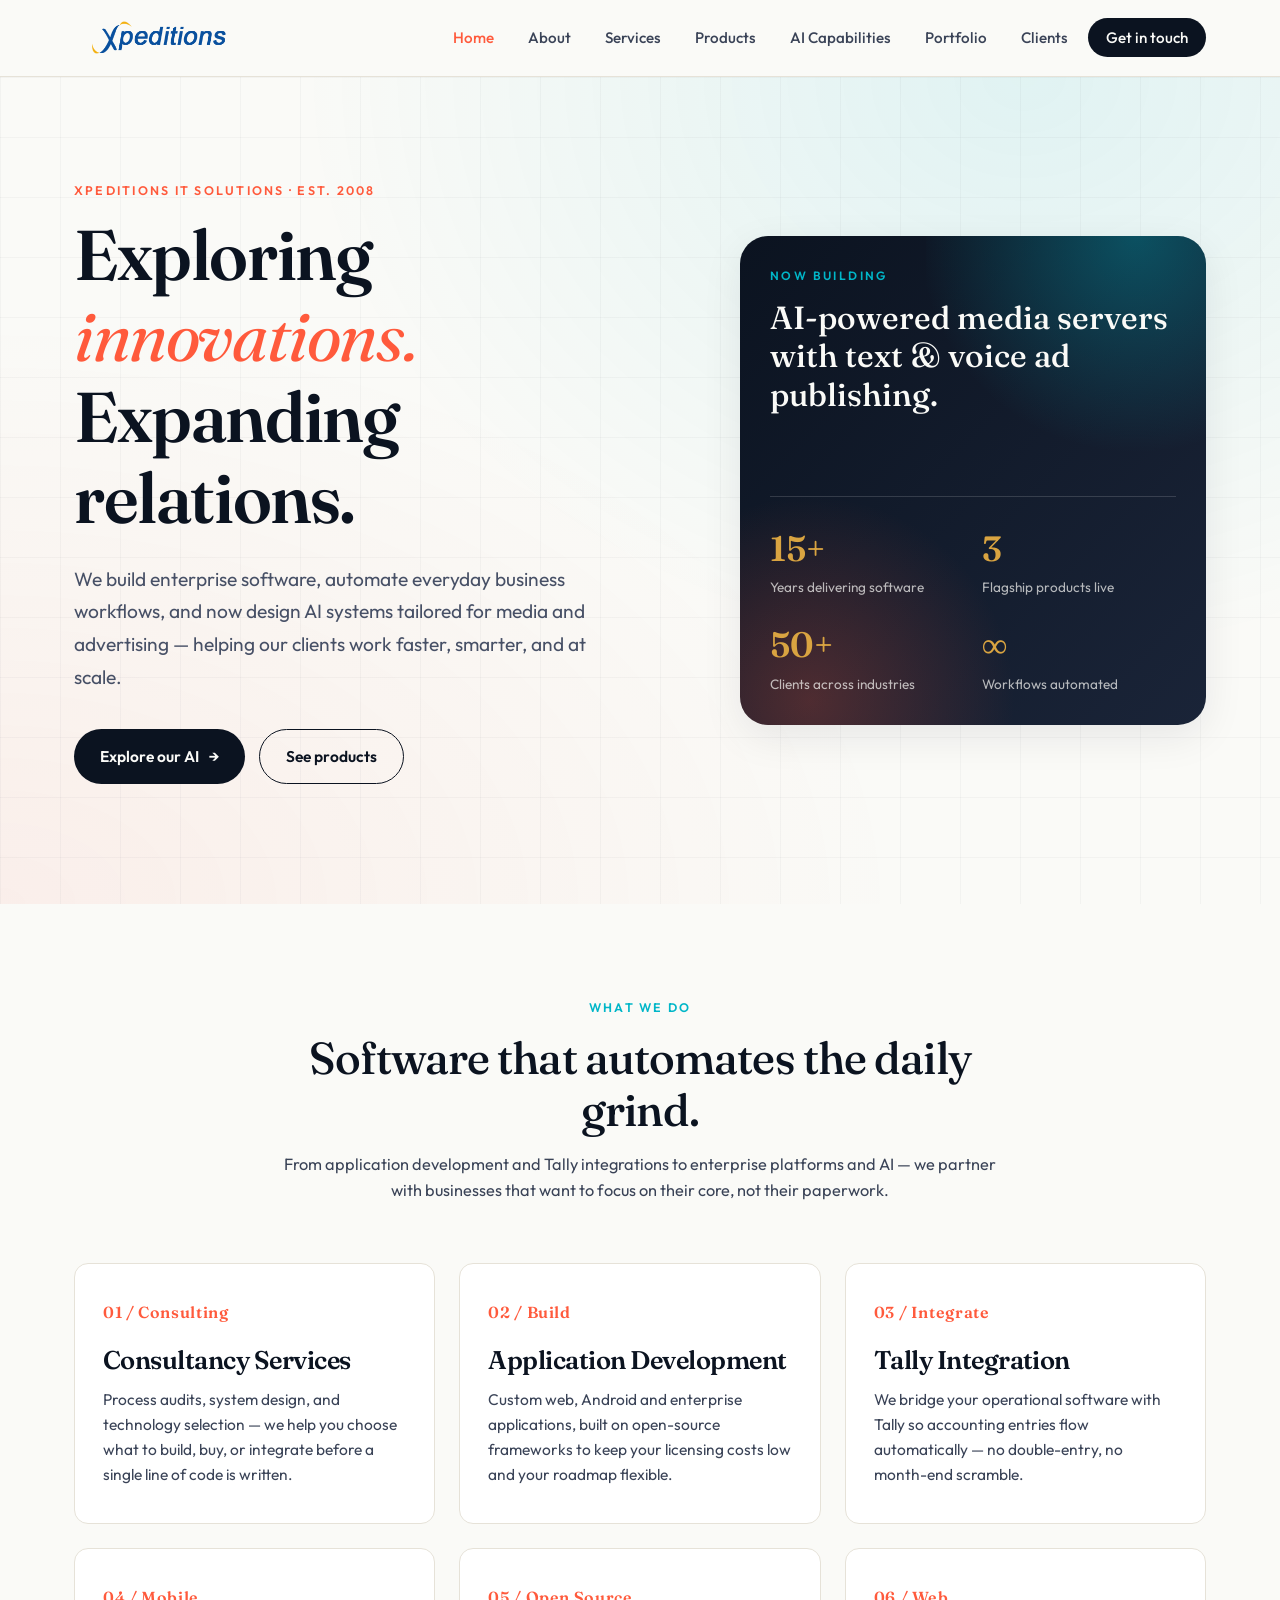
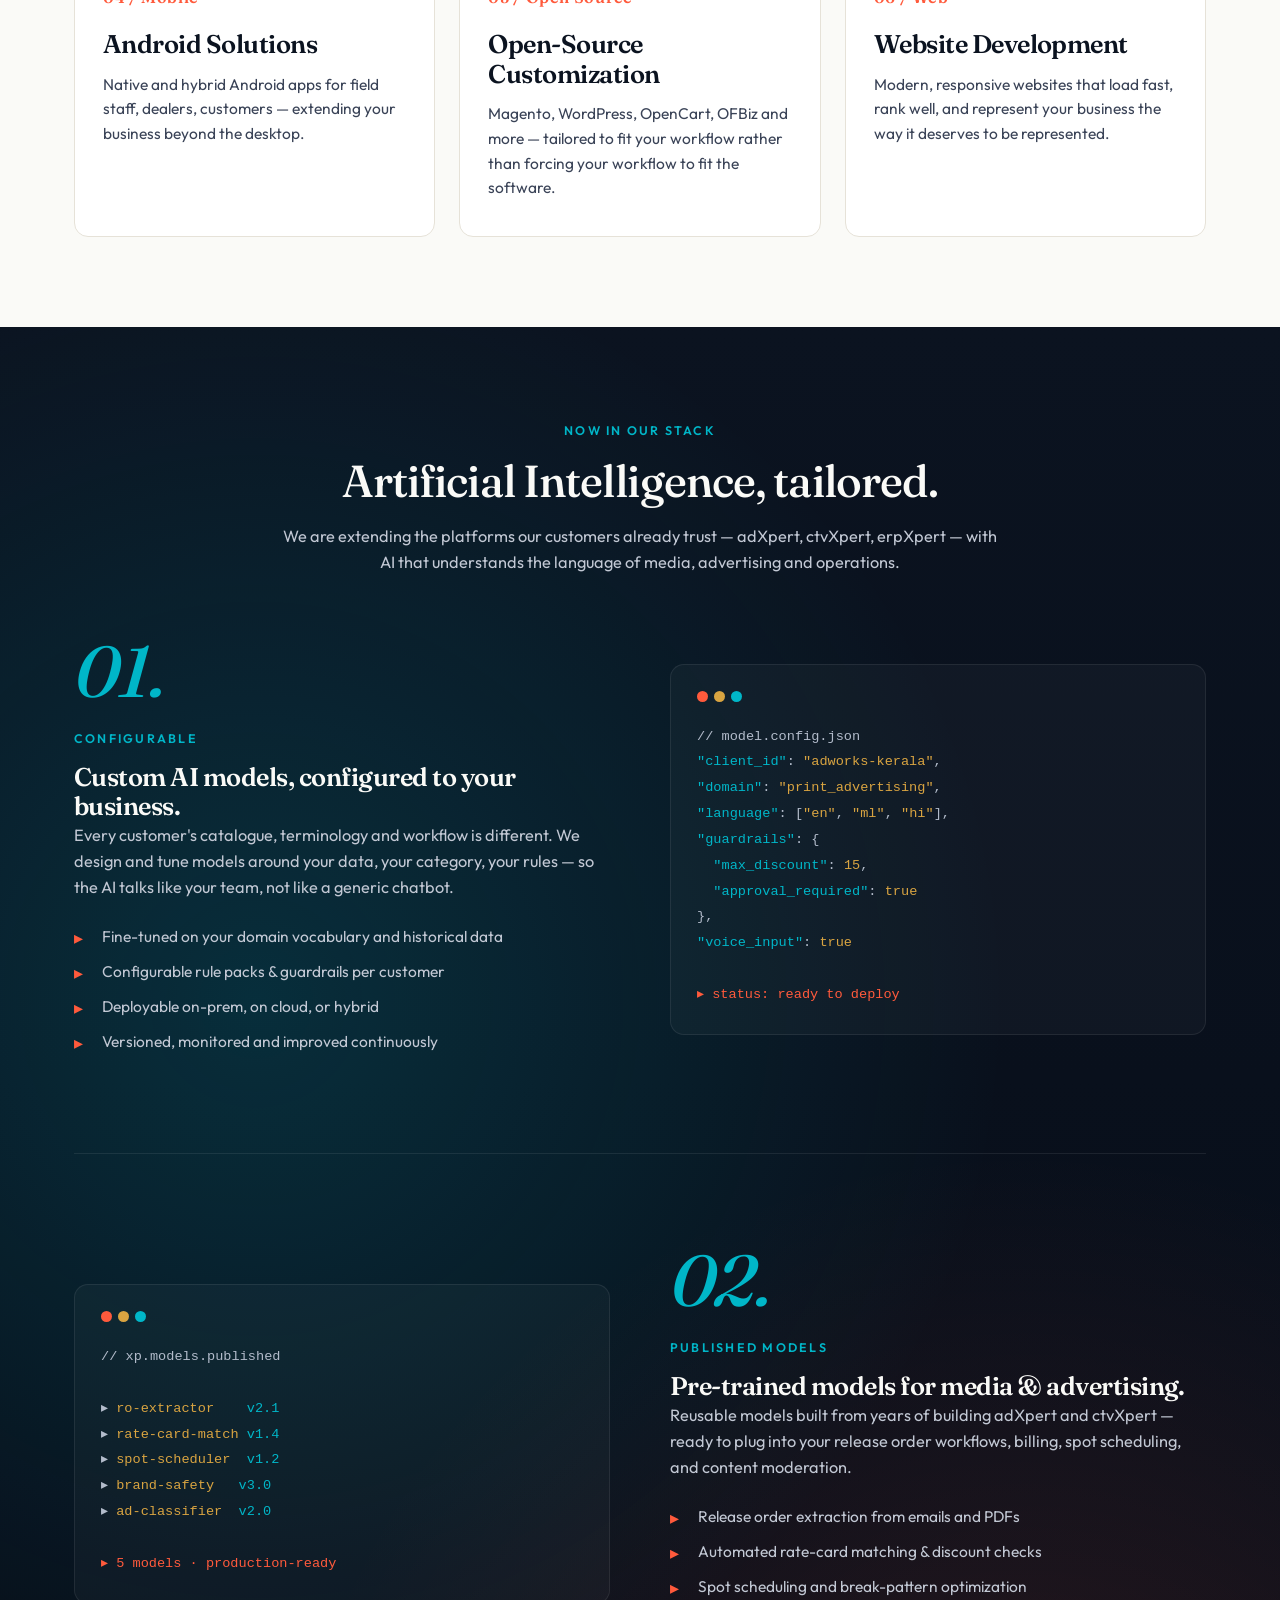
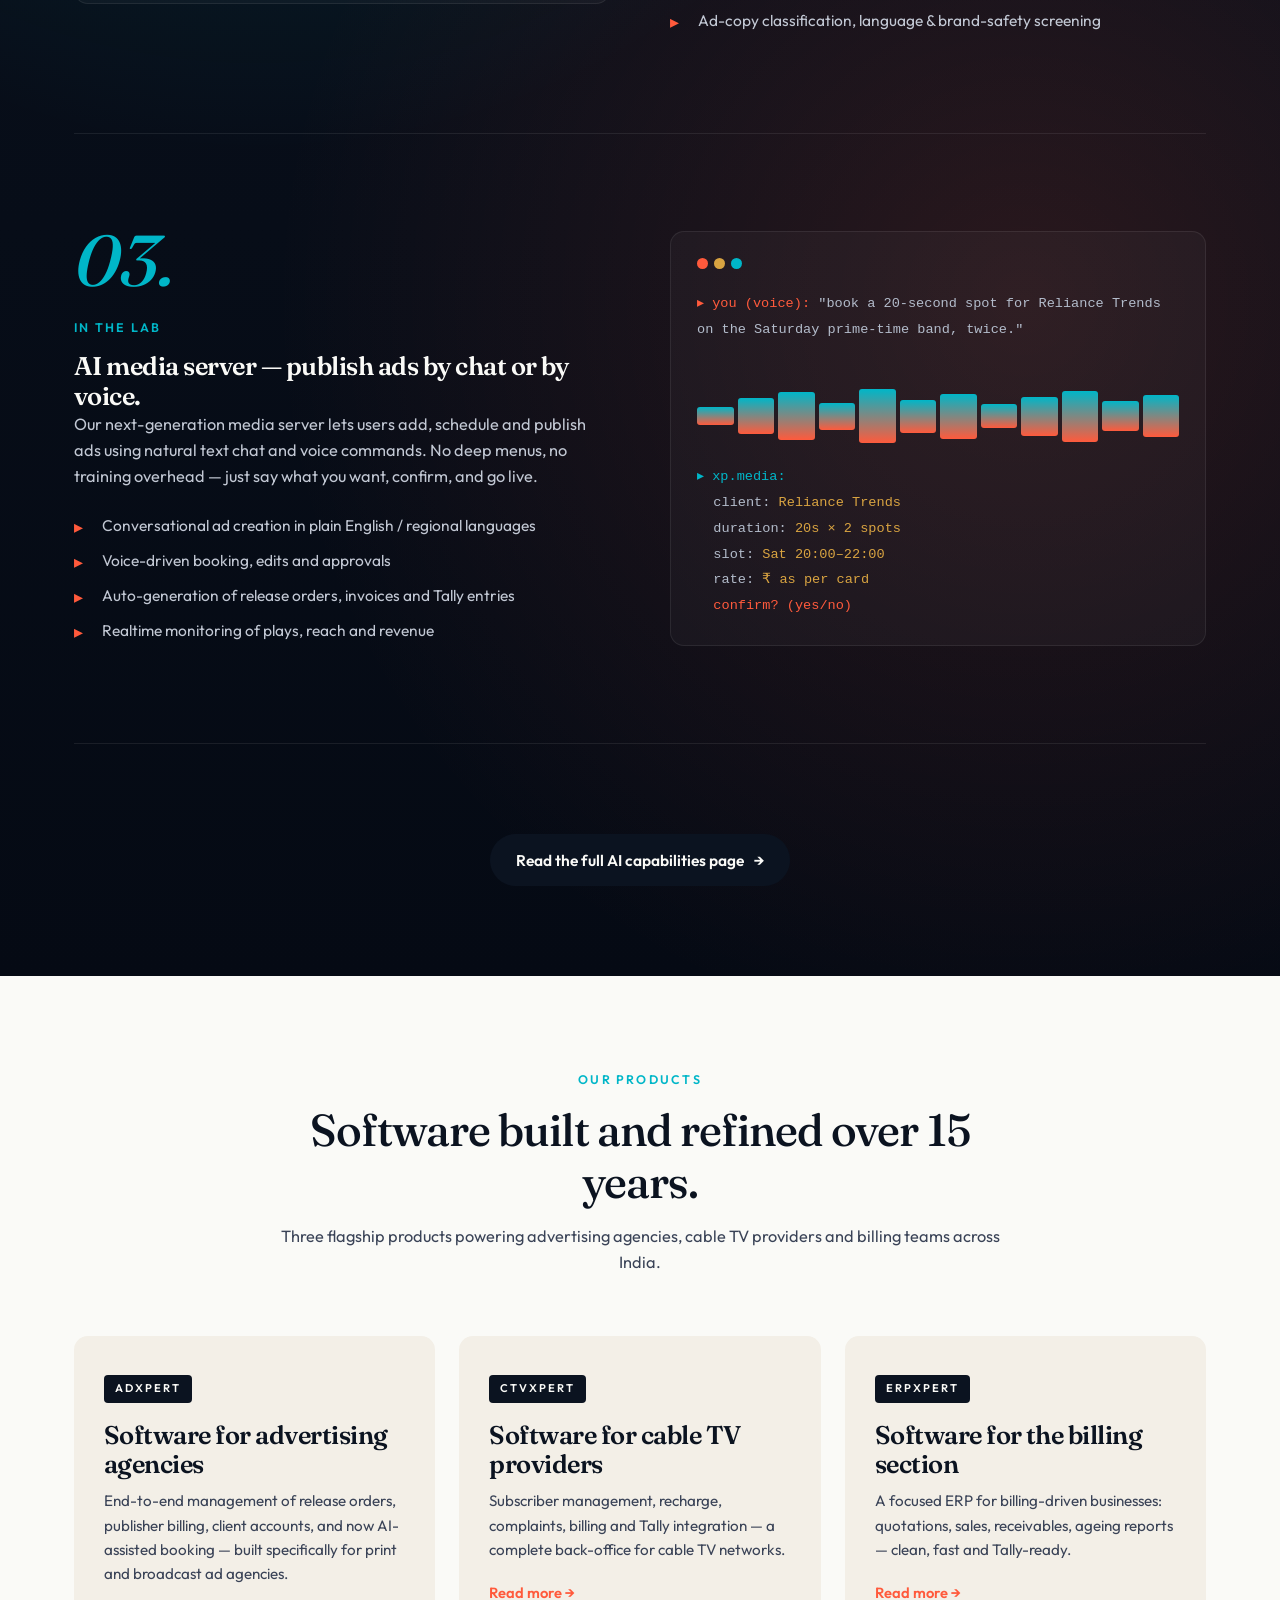
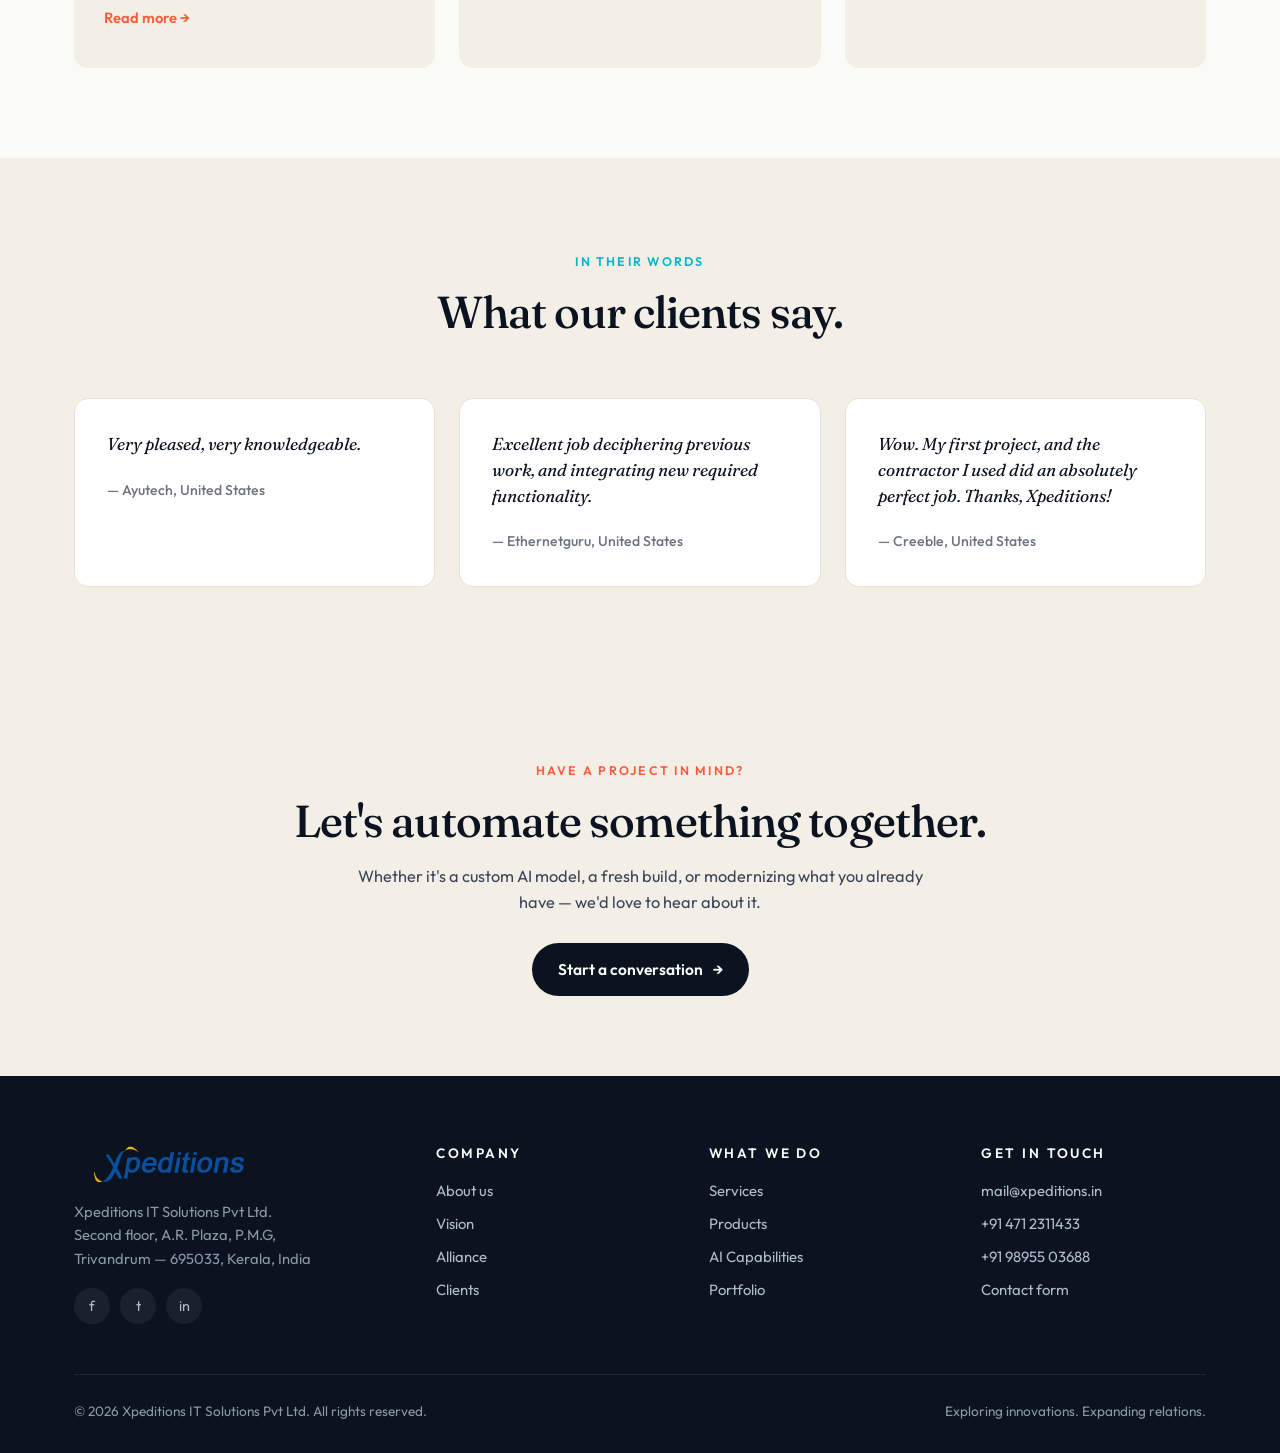
==== index.html @ 503137b1 "initial commit" ====
<!DOCTYPE html>
<html lang="en">
<head>
    <meta charset="utf-8">
    <meta name="viewport" content="width=device-width, initial-scale=1">
    <title>Xpeditions IT Solutions — Exploring Innovations, Expanding Relations</title>
    <meta name="description" content="Xpeditions IT Solutions Pvt Ltd — software, enterprise applications, Tally integrations and AI-powered solutions for media &amp; advertising, based in Trivandrum, Kerala, India.">
    <meta name="keywords" content="Xpeditions, IT Solutions Trivandrum, adXpert, ctvXpert, erpXpert, AI for advertising, AI media server, custom AI models, Tally integration, software Trivandrum">
    <link rel="shortcut icon" href="assets/images/favicon.ico">
    <link rel="stylesheet" href="assets/css/style.css">
</head>
<body>

<!-- ============ HEADER ============ -->
<header class="site-header">
    <div class="container nav-wrap">
        <a href="index.html" class="brand">
            <img src="assets/images/logo.png" alt="Xpeditions">
        </a>
        <button class="nav-toggle" aria-label="Toggle menu">
            <span></span><span></span><span></span>
        </button>
        <ul class="nav-links">
            <li><a href="index.html" class="active">Home</a></li>
            <li><a href="about.html">About</a></li>
            <li><a href="services.html">Services</a></li>
            <li><a href="products.html">Products</a></li>
            <li><a href="ai.html">AI Capabilities</a></li>
            <li><a href="portfolio.html">Portfolio</a></li>
            <li><a href="clients.html">Clients</a></li>
            <li><a href="contact.html" class="nav-cta">Get in touch</a></li>
        </ul>
    </div>
</header>

<!-- ============ HERO ============ -->
<section class="hero">
    <div class="container hero-grid">
        <div>
            <span class="eyebrow">Xpeditions IT Solutions · est. 2008</span>
            <h1>
                Exploring <span class="accent">innovations.</span><br>
                Expanding <span class="underline">relations.</span>
            </h1>
            <p class="hero-lead">
                We build enterprise software, automate everyday business workflows,
                and now design AI systems tailored for media and advertising —
                helping our clients work faster, smarter, and at scale.
            </p>
            <div class="hero-ctas">
                <a href="ai.html" class="btn btn-primary btn-arrow">Explore our AI</a>
                <a href="products.html" class="btn btn-ghost">See products</a>
            </div>
        </div>

        <div class="hero-visual">
            <div class="hero-visual-inner">
                <div>
                    <div class="hv-tag">Now Building</div>
                    <div class="hv-line">AI-powered media servers with text &amp; voice ad publishing.</div>
                </div>
                <div class="hv-stats">
                    <div>
                        <div class="hv-stat-num">15+</div>
                        <div class="hv-stat-label">Years delivering software</div>
                    </div>
                    <div>
                        <div class="hv-stat-num">3</div>
                        <div class="hv-stat-label">Flagship products live</div>
                    </div>
                    <div>
                        <div class="hv-stat-num">50+</div>
                        <div class="hv-stat-label">Clients across industries</div>
                    </div>
                    <div>
                        <div class="hv-stat-num">∞</div>
                        <div class="hv-stat-label">Workflows automated</div>
                    </div>
                </div>
            </div>
        </div>
    </div>
</section>

<!-- ============ WHAT WE DO ============ -->
<section>
    <div class="container">
        <div class="section-head">
            <span class="eyebrow">What we do</span>
            <h2>Software that automates the daily grind.</h2>
            <p>From application development and Tally integrations to enterprise platforms and AI — we partner with businesses that want to focus on their core, not their paperwork.</p>
        </div>

        <div class="cap-grid">
            <div class="cap-card">
                <div class="num">01 / Consulting</div>
                <h3>Consultancy Services</h3>
                <p>Process audits, system design, and technology selection — we help you choose what to build, buy, or integrate before a single line of code is written.</p>
            </div>
            <div class="cap-card">
                <div class="num">02 / Build</div>
                <h3>Application Development</h3>
                <p>Custom web, Android and enterprise applications, built on open-source frameworks to keep your licensing costs low and your roadmap flexible.</p>
            </div>
            <div class="cap-card">
                <div class="num">03 / Integrate</div>
                <h3>Tally Integration</h3>
                <p>We bridge your operational software with Tally so accounting entries flow automatically — no double-entry, no month-end scramble.</p>
            </div>
            <div class="cap-card">
                <div class="num">04 / Mobile</div>
                <h3>Android Solutions</h3>
                <p>Native and hybrid Android apps for field staff, dealers, customers — extending your business beyond the desktop.</p>
            </div>
            <div class="cap-card">
                <div class="num">05 / Open Source</div>
                <h3>Open-Source Customization</h3>
                <p>Magento, WordPress, OpenCart, OFBiz and more — tailored to fit your workflow rather than forcing your workflow to fit the software.</p>
            </div>
            <div class="cap-card">
                <div class="num">06 / Web</div>
                <h3>Website Development</h3>
                <p>Modern, responsive websites that load fast, rank well, and represent your business the way it deserves to be represented.</p>
            </div>
        </div>
    </div>
</section>

<!-- ============ AI BAND (NEW) ============ -->
<section class="ai-band">
    <div class="container">
        <div class="section-head">
            <span class="eyebrow">Now in our stack</span>
            <h2>Artificial Intelligence, tailored.</h2>
            <p>We are extending the platforms our customers already trust — adXpert, ctvXpert, erpXpert — with AI that understands the language of media, advertising and operations.</p>
        </div>

        <!-- Feature 1: Custom models per customer -->
        <div class="ai-feature">
            <div>
                <div class="ai-feature-number">01.</div>
                <span class="eyebrow">Configurable</span>
                <h3>Custom AI models, configured to your business.</h3>
                <p>Every customer's catalogue, terminology and workflow is different.
                We design and tune models around your data, your category, your rules — so the
                AI talks like your team, not like a generic chatbot.</p>
                <ul>
                    <li>Fine-tuned on your domain vocabulary and historical data</li>
                    <li>Configurable rule packs &amp; guardrails per customer</li>
                    <li>Deployable on-prem, on cloud, or hybrid</li>
                    <li>Versioned, monitored and improved continuously</li>
                </ul>
            </div>
            <div class="ai-mock">
                <div class="ai-mock-bar"><span></span><span></span><span></span></div>
                <div class="ai-mock-line">// model.config.json</div>
                <div class="ai-mock-line"><span class="key">"client_id"</span>: <span class="val">"adworks-kerala"</span>,</div>
                <div class="ai-mock-line"><span class="key">"domain"</span>: <span class="val">"print_advertising"</span>,</div>
                <div class="ai-mock-line"><span class="key">"language"</span>: [<span class="val">"en"</span>, <span class="val">"ml"</span>, <span class="val">"hi"</span>],</div>
                <div class="ai-mock-line"><span class="key">"guardrails"</span>: {</div>
                <div class="ai-mock-line">&nbsp;&nbsp;<span class="key">"max_discount"</span>: <span class="val">15</span>,</div>
                <div class="ai-mock-line">&nbsp;&nbsp;<span class="key">"approval_required"</span>: <span class="val">true</span></div>
                <div class="ai-mock-line">},</div>
                <div class="ai-mock-line"><span class="key">"voice_input"</span>: <span class="val">true</span></div>
                <div class="ai-mock-line">&nbsp;</div>
                <div class="ai-mock-line"><span class="you">▸ status: ready to deploy</span></div>
            </div>
        </div>

        <!-- Feature 2: Published media & advertising models -->
        <div class="ai-feature reverse">
            <div>
                <div class="ai-feature-number">02.</div>
                <span class="eyebrow">Published Models</span>
                <h3>Pre-trained models for media &amp; advertising.</h3>
                <p>Reusable models built from years of building adXpert and ctvXpert —
                ready to plug into your release order workflows, billing,
                spot scheduling, and content moderation.</p>
                <ul>
                    <li>Release order extraction from emails and PDFs</li>
                    <li>Automated rate-card matching &amp; discount checks</li>
                    <li>Spot scheduling and break-pattern optimization</li>
                    <li>Ad-copy classification, language &amp; brand-safety screening</li>
                </ul>
            </div>
            <div class="ai-mock">
                <div class="ai-mock-bar"><span></span><span></span><span></span></div>
                <div class="ai-mock-line">// xp.models.published</div>
                <div class="ai-mock-line">&nbsp;</div>
                <div class="ai-mock-line">▸ <span class="val">ro-extractor</span> &nbsp;&nbsp; <span class="key">v2.1</span></div>
                <div class="ai-mock-line">▸ <span class="val">rate-card-match</span> <span class="key">v1.4</span></div>
                <div class="ai-mock-line">▸ <span class="val">spot-scheduler</span> &nbsp;<span class="key">v1.2</span></div>
                <div class="ai-mock-line">▸ <span class="val">brand-safety</span> &nbsp;&nbsp;<span class="key">v3.0</span></div>
                <div class="ai-mock-line">▸ <span class="val">ad-classifier</span> &nbsp;<span class="key">v2.0</span></div>
                <div class="ai-mock-line">&nbsp;</div>
                <div class="ai-mock-line"><span class="you">▸ 5 models · production-ready</span></div>
            </div>
        </div>

        <!-- Feature 3: AI media server with chat + voice -->
        <div class="ai-feature">
            <div>
                <div class="ai-feature-number">03.</div>
                <span class="eyebrow">In the lab</span>
                <h3>AI media server — publish ads by chat or by voice.</h3>
                <p>Our next-generation media server lets users add, schedule and publish ads
                using natural text chat and voice commands.
                No deep menus, no training overhead — just say what you want, confirm, and go live.</p>
                <ul>
                    <li>Conversational ad creation in plain English / regional languages</li>
                    <li>Voice-driven booking, edits and approvals</li>
                    <li>Auto-generation of release orders, invoices and Tally entries</li>
                    <li>Realtime monitoring of plays, reach and revenue</li>
                </ul>
            </div>
            <div class="ai-mock">
                <div class="ai-mock-bar"><span></span><span></span><span></span></div>
                <div class="ai-mock-line"><span class="you">▸ you (voice):</span> "book a 20-second spot for Reliance Trends on the Saturday prime-time band, twice."</div>
                <div class="ai-mock-line">&nbsp;</div>
                <div class="voice-bars">
                    <span></span><span></span><span></span><span></span><span></span><span></span>
                    <span></span><span></span><span></span><span></span><span></span><span></span>
                </div>
                <div class="ai-mock-line"><span class="key">▸ xp.media:</span></div>
                <div class="ai-mock-line">&nbsp;&nbsp;client: <span class="val">Reliance Trends</span></div>
                <div class="ai-mock-line">&nbsp;&nbsp;duration: <span class="val">20s × 2 spots</span></div>
                <div class="ai-mock-line">&nbsp;&nbsp;slot: <span class="val">Sat 20:00–22:00</span></div>
                <div class="ai-mock-line">&nbsp;&nbsp;rate: <span class="val">₹ as per card</span></div>
                <div class="ai-mock-line">&nbsp;&nbsp;<span class="you">confirm? (yes/no)</span></div>
            </div>
        </div>

        <div style="text-align:center; margin-top: 70px;">
            <a href="ai.html" class="btn btn-primary btn-arrow">Read the full AI capabilities page</a>
        </div>
    </div>
</section>

<!-- ============ PRODUCTS ============ -->
<section>
    <div class="container">
        <div class="section-head">
            <span class="eyebrow">Our products</span>
            <h2>Software built and refined over 15 years.</h2>
            <p>Three flagship products powering advertising agencies, cable TV providers and billing teams across India.</p>
        </div>

        <div class="product-row">
            <a href="products.html#adxpert" class="product-card">
                <span class="label">adXpert</span>
                <h3>Software for advertising agencies</h3>
                <p>End-to-end management of release orders, publisher billing, client accounts, and now AI-assisted booking — built specifically for print and broadcast ad agencies.</p>
                <span class="more">Read more</span>
            </a>
            <a href="products.html#ctvxpert" class="product-card">
                <span class="label">ctvXpert</span>
                <h3>Software for cable TV providers</h3>
                <p>Subscriber management, recharge, complaints, billing and Tally integration — a complete back-office for cable TV networks.</p>
                <span class="more">Read more</span>
            </a>
            <a href="products.html#erpxpert" class="product-card">
                <span class="label">erpXpert</span>
                <h3>Software for the billing section</h3>
                <p>A focused ERP for billing-driven businesses: quotations, sales, receivables, ageing reports — clean, fast and Tally-ready.</p>
                <span class="more">Read more</span>
            </a>
        </div>
    </div>
</section>

<!-- ============ TESTIMONIALS ============ -->
<section style="background: var(--paper-warm);">
    <div class="container">
        <div class="section-head">
            <span class="eyebrow">In their words</span>
            <h2>What our clients say.</h2>
        </div>
        <div class="testi-row">
            <div class="testi-card">
                <blockquote>Very pleased, very knowledgeable.</blockquote>
                <cite>— Ayutech, United States</cite>
            </div>
            <div class="testi-card">
                <blockquote>Excellent job deciphering previous work, and integrating new required functionality.</blockquote>
                <cite>— Ethernetguru, United States</cite>
            </div>
            <div class="testi-card">
                <blockquote>Wow. My first project, and the contractor I used did an absolutely perfect job. Thanks, Xpeditions!</blockquote>
                <cite>— Creeble, United States</cite>
            </div>
        </div>
    </div>
</section>

<!-- ============ CTA ============ -->
<section class="cta-band">
    <div class="container">
        <span class="eyebrow">Have a project in mind?</span>
        <h2>Let's automate something together.</h2>
        <p>Whether it's a custom AI model, a fresh build, or modernizing what you already have — we'd love to hear about it.</p>
        <a href="contact.html" class="btn btn-primary btn-arrow">Start a conversation</a>
    </div>
</section>

<!-- ============ FOOTER ============ -->
<footer class="site-footer">
    <div class="container">
        <div class="footer-grid">
            <div class="footer-brand">
                <img src="assets/images/logo.png" alt="Xpeditions">
                <p>Xpeditions IT Solutions Pvt Ltd.<br>
                Second floor, A.R. Plaza, P.M.G,<br>
                Trivandrum — 695033, Kerala, India</p>
                <div class="footer-social">
                    <a href="https://www.facebook.com/thexpeditions" target="_blank" rel="noopener" aria-label="Facebook">f</a>
                    <a href="https://twitter.com/xpeditions3" target="_blank" rel="noopener" aria-label="Twitter">t</a>
                    <a href="http://www.linkedin.com/company/xpeditions" target="_blank" rel="noopener" aria-label="LinkedIn">in</a>
                </div>
            </div>
            <div>
                <h4>Company</h4>
                <ul>
                    <li><a href="about.html">About us</a></li>
                    <li><a href="about.html#vision">Vision</a></li>
                    <li><a href="about.html#alliance">Alliance</a></li>
                    <li><a href="clients.html">Clients</a></li>
                </ul>
            </div>
            <div>
                <h4>What we do</h4>
                <ul>
                    <li><a href="services.html">Services</a></li>
                    <li><a href="products.html">Products</a></li>
                    <li><a href="ai.html">AI Capabilities</a></li>
                    <li><a href="portfolio.html">Portfolio</a></li>
                </ul>
            </div>
            <div>
                <h4>Get in touch</h4>
                <ul>
                    <li><a href="mailto:mail@xpeditions.in">mail@xpeditions.in</a></li>
                    <li><a href="tel:+914712311433">+91 471 2311433</a></li>
                    <li><a href="tel:+919895503688">+91 98955 03688</a></li>
                    <li><a href="contact.html">Contact form</a></li>
                </ul>
            </div>
        </div>
        <div class="footer-bottom">
            <span>&copy; 2026 Xpeditions IT Solutions Pvt Ltd. All rights reserved.</span>
            <span>Exploring innovations. Expanding relations.</span>
        </div>
    </div>
</footer>

<script src="assets/js/main.js"></script>
</body>
</html>
---- assets/css/style.css ----
/* ============================================
   Xpeditions IT Solutions — Modern Stylesheet
   ============================================ */

@import url('https://fonts.googleapis.com/css2?family=Fraunces:opsz,wght@9..144,400;9..144,500;9..144,600;9..144,700&family=Outfit:wght@300;400;500;600;700&display=swap');

:root {
    --ink:        #0b1320;
    --ink-soft:   #1a2438;
    --paper:      #fafaf7;
    --paper-warm: #f3efe7;
    --line:       #e6e2d8;
    --muted:      #6b7280;
    --accent:     #ff5a3c;
    --cyan:       #00b6c8;
    --gold:       #d9a441;
    --shadow:     0 12px 40px rgba(11, 19, 32, 0.08);
    --radius:     14px;
    --maxw:       1180px;

    --font-display: 'Fraunces', Georgia, serif;
    --font-body:    'Outfit', -apple-system, BlinkMacSystemFont, sans-serif;
}

* { box-sizing: border-box; margin: 0; padding: 0; }

html { scroll-behavior: smooth; }

body {
    font-family: var(--font-body);
    background: var(--paper);
    color: var(--ink);
    line-height: 1.6;
    font-weight: 400;
    -webkit-font-smoothing: antialiased;
}

a { color: inherit; text-decoration: none; }

img { max-width: 100%; display: block; }

.container { max-width: var(--maxw); margin: 0 auto; padding: 0 24px; }

/* --- Typography --- */
h1, h2, h3, h4 {
    font-family: var(--font-display);
    font-weight: 500;
    letter-spacing: -0.02em;
    color: var(--ink);
    line-height: 1.15;
}

h1 { font-size: clamp(2.5rem, 5.5vw, 4.5rem); font-weight: 600; }
h2 { font-size: clamp(1.9rem, 3.6vw, 2.8rem); }
h3 { font-size: clamp(1.3rem, 2.2vw, 1.6rem); font-weight: 600; }
h4 { font-size: 1.1rem; font-weight: 600; }

p { color: #3a4357; font-size: 1.02rem; }

.eyebrow {
    font-family: var(--font-body);
    text-transform: uppercase;
    letter-spacing: 0.18em;
    font-size: 0.78rem;
    font-weight: 600;
    color: var(--accent);
    display: inline-block;
    margin-bottom: 14px;
}

.lead {
    font-size: 1.18rem;
    color: #475066;
    max-width: 720px;
    line-height: 1.7;
}

/* --- Header / Nav --- */
.site-header {
    position: sticky;
    top: 0;
    z-index: 50;
    background: rgba(250, 250, 247, 0.92);
    backdrop-filter: saturate(180%) blur(14px);
    -webkit-backdrop-filter: saturate(180%) blur(14px);
    border-bottom: 1px solid var(--line);
}

.nav-wrap {
    display: flex;
    align-items: center;
    justify-content: space-between;
    height: 76px;
}

.brand { display: flex; align-items: center; gap: 12px; }
.brand img { height: 34px; width: auto; }
.brand-text {
    font-family: var(--font-display);
    font-size: 1.35rem;
    font-weight: 600;
    letter-spacing: -0.01em;
}

.nav-links {
    display: flex;
    gap: 6px;
    list-style: none;
    align-items: center;
}

.nav-links a {
    padding: 10px 14px;
    border-radius: 8px;
    font-size: 0.95rem;
    font-weight: 500;
    color: #3a4357;
    transition: color 0.2s, background 0.2s;
}

.nav-links a:hover { color: var(--ink); background: var(--paper-warm); }
.nav-links a.active { color: var(--accent); }

.nav-cta {
    background: var(--ink);
    color: var(--paper) !important;
    padding: 10px 18px !important;
    border-radius: 999px !important;
}
.nav-cta:hover { background: var(--accent) !important; color: white !important; }

.nav-toggle {
    display: none;
    background: none;
    border: 0;
    padding: 8px;
    cursor: pointer;
}
.nav-toggle span {
    display: block;
    width: 24px;
    height: 2px;
    background: var(--ink);
    margin: 5px 0;
    transition: all 0.3s;
}

/* --- Buttons --- */
.btn {
    display: inline-flex;
    align-items: center;
    gap: 10px;
    padding: 14px 26px;
    border-radius: 999px;
    font-weight: 600;
    font-size: 0.97rem;
    cursor: pointer;
    border: 0;
    transition: transform 0.2s, box-shadow 0.2s, background 0.2s;
    font-family: var(--font-body);
}

.btn-primary {
    background: var(--ink);
    color: var(--paper);
}
.btn-primary:hover {
    background: var(--accent);
    transform: translateY(-2px);
    box-shadow: 0 8px 20px rgba(255, 90, 60, 0.3);
}

.btn-ghost {
    background: transparent;
    color: var(--ink);
    border: 1.5px solid var(--ink);
}
.btn-ghost:hover { background: var(--ink); color: var(--paper); }

.btn-arrow::after { content: "→"; transition: transform 0.2s; }
.btn-arrow:hover::after { transform: translateX(4px); }

/* --- Hero (home) --- */
.hero {
    position: relative;
    padding: 100px 0 120px;
    overflow: hidden;
    background:
        radial-gradient(ellipse at 80% 0%, rgba(0, 182, 200, 0.10), transparent 50%),
        radial-gradient(ellipse at 0% 100%, rgba(255, 90, 60, 0.07), transparent 50%),
        var(--paper);
}

.hero::before {
    content: "";
    position: absolute;
    inset: 0;
    background-image:
        linear-gradient(rgba(11, 19, 32, 0.03) 1px, transparent 1px),
        linear-gradient(90deg, rgba(11, 19, 32, 0.03) 1px, transparent 1px);
    background-size: 60px 60px;
    pointer-events: none;
}

.hero-grid {
    position: relative;
    display: grid;
    grid-template-columns: 1.3fr 1fr;
    gap: 60px;
    align-items: center;
}

.hero h1 .accent {
    font-style: italic;
    font-weight: 400;
    color: var(--accent);
}
.hero h1 .underline {
    position: relative;
    display: inline-block;
}
.hero h1 .underline::after {
    content: "";
    position: absolute;
    left: 0; right: 0; bottom: -2px;
    height: 8px;
    background: var(--gold);
    opacity: 0.4;
    z-index: -1;
}

.hero-lead {
    margin: 24px 0 36px;
    font-size: 1.2rem;
    line-height: 1.7;
    color: #475066;
    max-width: 560px;
}

.hero-ctas { display: flex; gap: 14px; flex-wrap: wrap; }

.hero-visual {
    position: relative;
    aspect-ratio: 1 / 1.05;
    background: linear-gradient(135deg, var(--ink) 0%, var(--ink-soft) 100%);
    border-radius: 28px;
    overflow: hidden;
    color: var(--paper);
    padding: 30px;
    box-shadow: var(--shadow);
}
.hero-visual::before {
    content: "";
    position: absolute;
    top: -60%; right: -30%;
    width: 90%; height: 120%;
    background: radial-gradient(circle, rgba(0, 182, 200, 0.35), transparent 60%);
}
.hero-visual::after {
    content: "";
    position: absolute;
    bottom: -50%; left: -30%;
    width: 90%; height: 110%;
    background: radial-gradient(circle, rgba(255, 90, 60, 0.25), transparent 60%);
}
.hero-visual-inner {
    position: relative;
    z-index: 1;
    height: 100%;
    display: flex;
    flex-direction: column;
    justify-content: space-between;
}
.hv-tag {
    font-size: 0.75rem;
    text-transform: uppercase;
    letter-spacing: 0.2em;
    color: var(--cyan);
    font-weight: 600;
}
.hv-line {
    font-family: var(--font-display);
    font-size: 2rem;
    line-height: 1.2;
    font-weight: 500;
    margin-top: 14px;
}
.hv-stats {
    display: grid;
    grid-template-columns: 1fr 1fr;
    gap: 18px;
    margin-top: 30px;
    padding-top: 24px;
    border-top: 1px solid rgba(255,255,255,0.15);
}
.hv-stat-num {
    font-family: var(--font-display);
    font-size: 2.2rem;
    font-weight: 600;
    color: var(--gold);
}
.hv-stat-label { font-size: 0.85rem; opacity: 0.7; }

/* --- Sections --- */
section { padding: 90px 0; }

.section-head { text-align: center; max-width: 720px; margin: 0 auto 60px; }
.section-head .eyebrow { color: var(--cyan); }
.section-head p { margin-top: 16px; }

/* --- Capabilities grid --- */
.cap-grid {
    display: grid;
    grid-template-columns: repeat(3, 1fr);
    gap: 24px;
}

.cap-card {
    background: white;
    border: 1px solid var(--line);
    border-radius: var(--radius);
    padding: 36px 28px;
    transition: transform 0.3s, box-shadow 0.3s, border-color 0.3s;
    position: relative;
    overflow: hidden;
}

.cap-card::before {
    content: "";
    position: absolute;
    top: 0; left: 0;
    width: 100%; height: 3px;
    background: var(--accent);
    transform: scaleX(0);
    transform-origin: left;
    transition: transform 0.3s;
}

.cap-card:hover {
    transform: translateY(-6px);
    box-shadow: var(--shadow);
    border-color: transparent;
}
.cap-card:hover::before { transform: scaleX(1); }

.cap-card .num {
    font-family: var(--font-display);
    font-size: 1rem;
    color: var(--accent);
    font-weight: 600;
    margin-bottom: 20px;
    letter-spacing: 0.04em;
}
.cap-card h3 { margin-bottom: 12px; }
.cap-card p { font-size: 0.97rem; }

/* --- Product cards (home) --- */
.product-row {
    display: grid;
    grid-template-columns: repeat(3, 1fr);
    gap: 24px;
    margin-top: 50px;
}

.product-card {
    padding: 38px 30px;
    border-radius: var(--radius);
    background: var(--paper-warm);
    position: relative;
    transition: transform 0.3s;
}
.product-card:hover { transform: translateY(-6px); }
.product-card .label {
    display: inline-block;
    font-size: 0.7rem;
    text-transform: uppercase;
    letter-spacing: 0.18em;
    background: var(--ink);
    color: var(--paper);
    padding: 5px 11px;
    border-radius: 4px;
    margin-bottom: 18px;
    font-weight: 600;
}
.product-card h3 {
    font-family: var(--font-display);
    margin-bottom: 10px;
}
.product-card p { font-size: 0.95rem; margin-bottom: 18px; }
.product-card .more {
    font-weight: 600;
    color: var(--accent);
    font-size: 0.92rem;
}
.product-card .more::after { content: " →"; }

/* --- AI feature blocks (the new capabilities) --- */
.ai-band {
    background: linear-gradient(180deg, var(--ink) 0%, #050a14 100%);
    color: var(--paper);
    position: relative;
    overflow: hidden;
}
.ai-band::before {
    content: "";
    position: absolute;
    inset: 0;
    background:
        radial-gradient(circle at 20% 30%, rgba(0, 182, 200, 0.18), transparent 40%),
        radial-gradient(circle at 80% 70%, rgba(255, 90, 60, 0.14), transparent 40%);
    pointer-events: none;
}
.ai-band .container { position: relative; z-index: 1; }
.ai-band h2, .ai-band h3 { color: var(--paper); }
.ai-band p { color: #c2c8d4; }
.ai-band .eyebrow { color: var(--cyan); }

.ai-feature {
    display: grid;
    grid-template-columns: 1fr 1fr;
    gap: 60px;
    align-items: center;
    margin-bottom: 90px;
    padding-bottom: 90px;
    border-bottom: 1px solid rgba(255,255,255,0.08);
}
.ai-feature:last-child { margin-bottom: 0; padding-bottom: 0; border-bottom: 0; }
.ai-feature.reverse { direction: rtl; }
.ai-feature.reverse > * { direction: ltr; }

.ai-feature-number {
    font-family: var(--font-display);
    font-size: 4.5rem;
    line-height: 1;
    color: var(--cyan);
    font-weight: 500;
    margin-bottom: 18px;
    font-style: italic;
}
.ai-feature ul {
    list-style: none;
    margin-top: 24px;
}
.ai-feature ul li {
    padding-left: 28px;
    position: relative;
    margin-bottom: 10px;
    color: #c2c8d4;
    font-size: 0.97rem;
}
.ai-feature ul li::before {
    content: "▸";
    position: absolute;
    left: 0; top: 0;
    color: var(--accent);
    font-size: 1.1rem;
}

.ai-mock {
    background: rgba(255,255,255,0.03);
    border: 1px solid rgba(255,255,255,0.08);
    border-radius: var(--radius);
    padding: 26px;
    font-family: 'Courier New', monospace;
}
.ai-mock-bar {
    display: flex;
    gap: 6px;
    margin-bottom: 22px;
}
.ai-mock-bar span {
    width: 11px; height: 11px;
    border-radius: 50%;
    background: rgba(255,255,255,0.18);
}
.ai-mock-bar span:nth-child(1) { background: #ff5a3c; }
.ai-mock-bar span:nth-child(2) { background: #d9a441; }
.ai-mock-bar span:nth-child(3) { background: #00b6c8; }
.ai-mock-line { font-size: 0.85rem; line-height: 1.9; color: #b3bccb; }
.ai-mock-line .key { color: var(--cyan); }
.ai-mock-line .val { color: var(--gold); }
.ai-mock-line .you { color: var(--accent); }

.voice-bars {
    display: flex;
    align-items: center;
    gap: 4px;
    height: 60px;
    margin: 18px 0;
}
.voice-bars span {
    flex: 1;
    background: linear-gradient(180deg, var(--cyan), var(--accent));
    border-radius: 3px;
    animation: voice 1.2s ease-in-out infinite;
}
.voice-bars span:nth-child(1)  { animation-delay: 0.0s; height: 30%; }
.voice-bars span:nth-child(2)  { animation-delay: 0.1s; height: 60%; }
.voice-bars span:nth-child(3)  { animation-delay: 0.2s; height: 80%; }
.voice-bars span:nth-child(4)  { animation-delay: 0.3s; height: 45%; }
.voice-bars span:nth-child(5)  { animation-delay: 0.4s; height: 90%; }
.voice-bars span:nth-child(6)  { animation-delay: 0.5s; height: 55%; }
.voice-bars span:nth-child(7)  { animation-delay: 0.6s; height: 75%; }
.voice-bars span:nth-child(8)  { animation-delay: 0.7s; height: 40%; }
.voice-bars span:nth-child(9)  { animation-delay: 0.8s; height: 65%; }
.voice-bars span:nth-child(10) { animation-delay: 0.9s; height: 85%; }
.voice-bars span:nth-child(11) { animation-delay: 1.0s; height: 50%; }
.voice-bars span:nth-child(12) { animation-delay: 1.1s; height: 70%; }

@keyframes voice {
    0%, 100% { transform: scaleY(0.5); }
    50% { transform: scaleY(1.4); }
}

/* --- Model card (for AI page) --- */
.model-grid {
    display: grid;
    grid-template-columns: repeat(3, 1fr);
    gap: 24px;
}
.model-card {
    background: white;
    border-radius: var(--radius);
    padding: 32px;
    border: 1px solid var(--line);
    transition: all 0.3s;
}
.model-card:hover { border-color: var(--accent); transform: translateY(-4px); }
.model-tag {
    display: inline-block;
    background: var(--paper-warm);
    color: var(--ink);
    font-size: 0.72rem;
    text-transform: uppercase;
    letter-spacing: 0.16em;
    padding: 5px 10px;
    border-radius: 4px;
    font-weight: 600;
    margin-bottom: 16px;
}
.model-card h3 { font-size: 1.35rem; margin-bottom: 8px; }
.model-card .small { font-size: 0.85rem; color: var(--muted); margin-bottom: 16px; }
.model-spec {
    display: flex;
    justify-content: space-between;
    padding: 8px 0;
    font-size: 0.88rem;
    border-bottom: 1px dashed var(--line);
}
.model-spec:last-child { border-bottom: 0; }
.model-spec span:first-child { color: var(--muted); }
.model-spec span:last-child { font-weight: 600; }

/* --- Page header (inner pages) --- */
.page-head {
    padding: 80px 0 60px;
    background:
        radial-gradient(ellipse at 100% 0%, rgba(0, 182, 200, 0.10), transparent 50%),
        var(--paper);
    border-bottom: 1px solid var(--line);
}
.page-head h1 { font-size: clamp(2.2rem, 4.5vw, 3.6rem); margin-bottom: 16px; }
.page-head .lead { font-size: 1.15rem; }

/* --- Two-column content layout (inner pages) --- */
.two-col {
    display: grid;
    grid-template-columns: 2fr 1fr;
    gap: 60px;
}
.two-col-aside {
    position: sticky;
    top: 100px;
    align-self: start;
}
.aside-card {
    background: var(--paper-warm);
    border-radius: var(--radius);
    padding: 28px;
    margin-bottom: 20px;
}
.aside-card h4 { margin-bottom: 14px; font-size: 1.05rem; }
.aside-card ul { list-style: none; }
.aside-card ul li {
    padding: 8px 0;
    border-bottom: 1px solid var(--line);
    font-size: 0.95rem;
}
.aside-card ul li:last-child { border-bottom: 0; }
.aside-card ul li a { display: block; transition: color 0.2s; }
.aside-card ul li a:hover { color: var(--accent); }

/* --- Services list --- */
.service-list { margin-top: 30px; }
.service-item {
    display: grid;
    grid-template-columns: 60px 1fr;
    gap: 20px;
    padding: 28px 0;
    border-bottom: 1px solid var(--line);
}
.service-item:last-child { border-bottom: 0; }
.service-icon {
    width: 50px; height: 50px;
    border-radius: 12px;
    background: var(--paper-warm);
    display: flex;
    align-items: center;
    justify-content: center;
    font-family: var(--font-display);
    font-size: 1.3rem;
    font-weight: 600;
    color: var(--accent);
}
.service-item h3 { margin-bottom: 8px; }

/* --- Testimonials --- */
.testi-row {
    display: grid;
    grid-template-columns: repeat(3, 1fr);
    gap: 24px;
}
.testi-card {
    background: white;
    border-radius: var(--radius);
    padding: 32px;
    border: 1px solid var(--line);
    position: relative;
}
.testi-card::before {
    content: """;
    position: absolute;
    top: 10px; left: 22px;
    font-family: var(--font-display);
    font-size: 4.5rem;
    color: var(--accent);
    opacity: 0.18;
    line-height: 1;
}
.testi-card blockquote {
    font-family: var(--font-display);
    font-size: 1.08rem;
    line-height: 1.5;
    margin-bottom: 20px;
    font-style: italic;
    color: var(--ink);
}
.testi-card cite {
    font-size: 0.88rem;
    color: var(--muted);
    font-style: normal;
    font-weight: 500;
}

/* --- Client logos --- */
.client-grid {
    display: grid;
    grid-template-columns: repeat(auto-fit, minmax(180px, 1fr));
    gap: 16px;
    margin-top: 40px;
}
.client-cell {
    background: white;
    border: 1px solid var(--line);
    border-radius: var(--radius);
    padding: 30px 18px;
    text-align: center;
    font-weight: 500;
    color: var(--muted);
    transition: all 0.2s;
    min-height: 110px;
    display: flex;
    align-items: center;
    justify-content: center;
}
.client-cell:hover {
    color: var(--ink);
    border-color: var(--accent);
    transform: translateY(-2px);
}

/* --- Forms --- */
.contact-grid {
    display: grid;
    grid-template-columns: 1.2fr 1fr;
    gap: 60px;
    margin-top: 40px;
}

form.contact-form { display: grid; gap: 16px; }
form.contact-form label {
    font-size: 0.85rem;
    font-weight: 600;
    color: var(--ink);
    margin-bottom: 4px;
    display: block;
}
form.contact-form input,
form.contact-form select,
form.contact-form textarea {
    width: 100%;
    padding: 14px 16px;
    border: 1px solid var(--line);
    border-radius: 10px;
    font-family: var(--font-body);
    font-size: 0.98rem;
    background: white;
    color: var(--ink);
    transition: border-color 0.2s, box-shadow 0.2s;
}
form.contact-form input:focus,
form.contact-form select:focus,
form.contact-form textarea:focus {
    outline: 0;
    border-color: var(--accent);
    box-shadow: 0 0 0 3px rgba(255, 90, 60, 0.12);
}
form.contact-form textarea { min-height: 130px; resize: vertical; }

.contact-info-card {
    background: var(--ink);
    color: var(--paper);
    border-radius: var(--radius);
    padding: 36px;
}
.contact-info-card h3 { color: var(--paper); margin-bottom: 22px; }
.contact-info-card .info-line {
    display: flex;
    gap: 12px;
    align-items: flex-start;
    margin-bottom: 18px;
    font-size: 0.95rem;
    color: #c2c8d4;
}
.contact-info-card .info-line strong { color: var(--paper); display: block; margin-bottom: 2px; }
.info-icon {
    width: 36px; height: 36px;
    border-radius: 8px;
    background: rgba(255,255,255,0.08);
    display: flex; align-items: center; justify-content: center;
    flex-shrink: 0;
    color: var(--cyan);
    font-weight: 600;
}

/* --- Footer --- */
.site-footer {
    background: var(--ink);
    color: #b3bccb;
    padding: 70px 0 30px;
}
.footer-grid {
    display: grid;
    grid-template-columns: 1.4fr 1fr 1fr 1fr;
    gap: 48px;
    margin-bottom: 50px;
}
.footer-grid h4 {
    color: var(--paper);
    font-size: 0.85rem;
    text-transform: uppercase;
    letter-spacing: 0.18em;
    margin-bottom: 18px;
    font-family: var(--font-body);
    font-weight: 600;
}
.footer-grid ul { list-style: none; }
.footer-grid ul li { margin-bottom: 9px; font-size: 0.93rem; }
.footer-grid ul li a:hover { color: var(--accent); }
.footer-brand img { height: 38px; margin-bottom: 16px; }
.footer-brand p { color: #8d96a8; font-size: 0.92rem; margin-top: 10px; }
.footer-social { display: flex; gap: 10px; margin-top: 18px; }
.footer-social a {
    width: 36px; height: 36px;
    border-radius: 50%;
    background: rgba(255,255,255,0.06);
    display: flex; align-items: center; justify-content: center;
    transition: background 0.2s;
    font-size: 0.9rem;
}
.footer-social a:hover { background: var(--accent); color: white; }

.footer-bottom {
    border-top: 1px solid rgba(255,255,255,0.08);
    padding-top: 26px;
    display: flex;
    justify-content: space-between;
    flex-wrap: wrap;
    gap: 14px;
    font-size: 0.85rem;
    color: #8d96a8;
}

/* --- CTA banner --- */
.cta-band {
    background: var(--paper-warm);
    padding: 80px 0;
    text-align: center;
}
.cta-band h2 { max-width: 700px; margin: 0 auto 16px; }
.cta-band p { max-width: 600px; margin: 0 auto 28px; }

/* --- Utility --- */
.text-center { text-align: center; }
.mt-30 { margin-top: 30px; }
.flex-row { display: flex; gap: 14px; flex-wrap: wrap; }

/* ====== Responsive ====== */
@media (max-width: 960px) {
    .hero-grid,
    .ai-feature,
    .ai-feature.reverse,
    .contact-grid,
    .two-col { grid-template-columns: 1fr; gap: 40px; direction: ltr; }
    .ai-feature.reverse > * { direction: ltr; }

    .cap-grid,
    .product-row,
    .model-grid,
    .testi-row { grid-template-columns: 1fr; }

    .footer-grid { grid-template-columns: 1fr 1fr; gap: 40px; }
    .two-col-aside { position: static; }

    .nav-links {
        display: none;
        position: absolute;
        top: 76px; left: 0; right: 0;
        background: white;
        border-bottom: 1px solid var(--line);
        flex-direction: column;
        align-items: stretch;
        padding: 18px 24px;
        gap: 4px;
        box-shadow: var(--shadow);
    }
    .nav-links.open { display: flex; }
    .nav-links a { padding: 12px 14px; }
    .nav-toggle { display: block; }
}

@media (max-width: 560px) {
    section { padding: 60px 0; }
    .hero { padding: 60px 0 80px; }
    .footer-grid { grid-template-columns: 1fr; }
    .hv-stats { grid-template-columns: 1fr; }
}
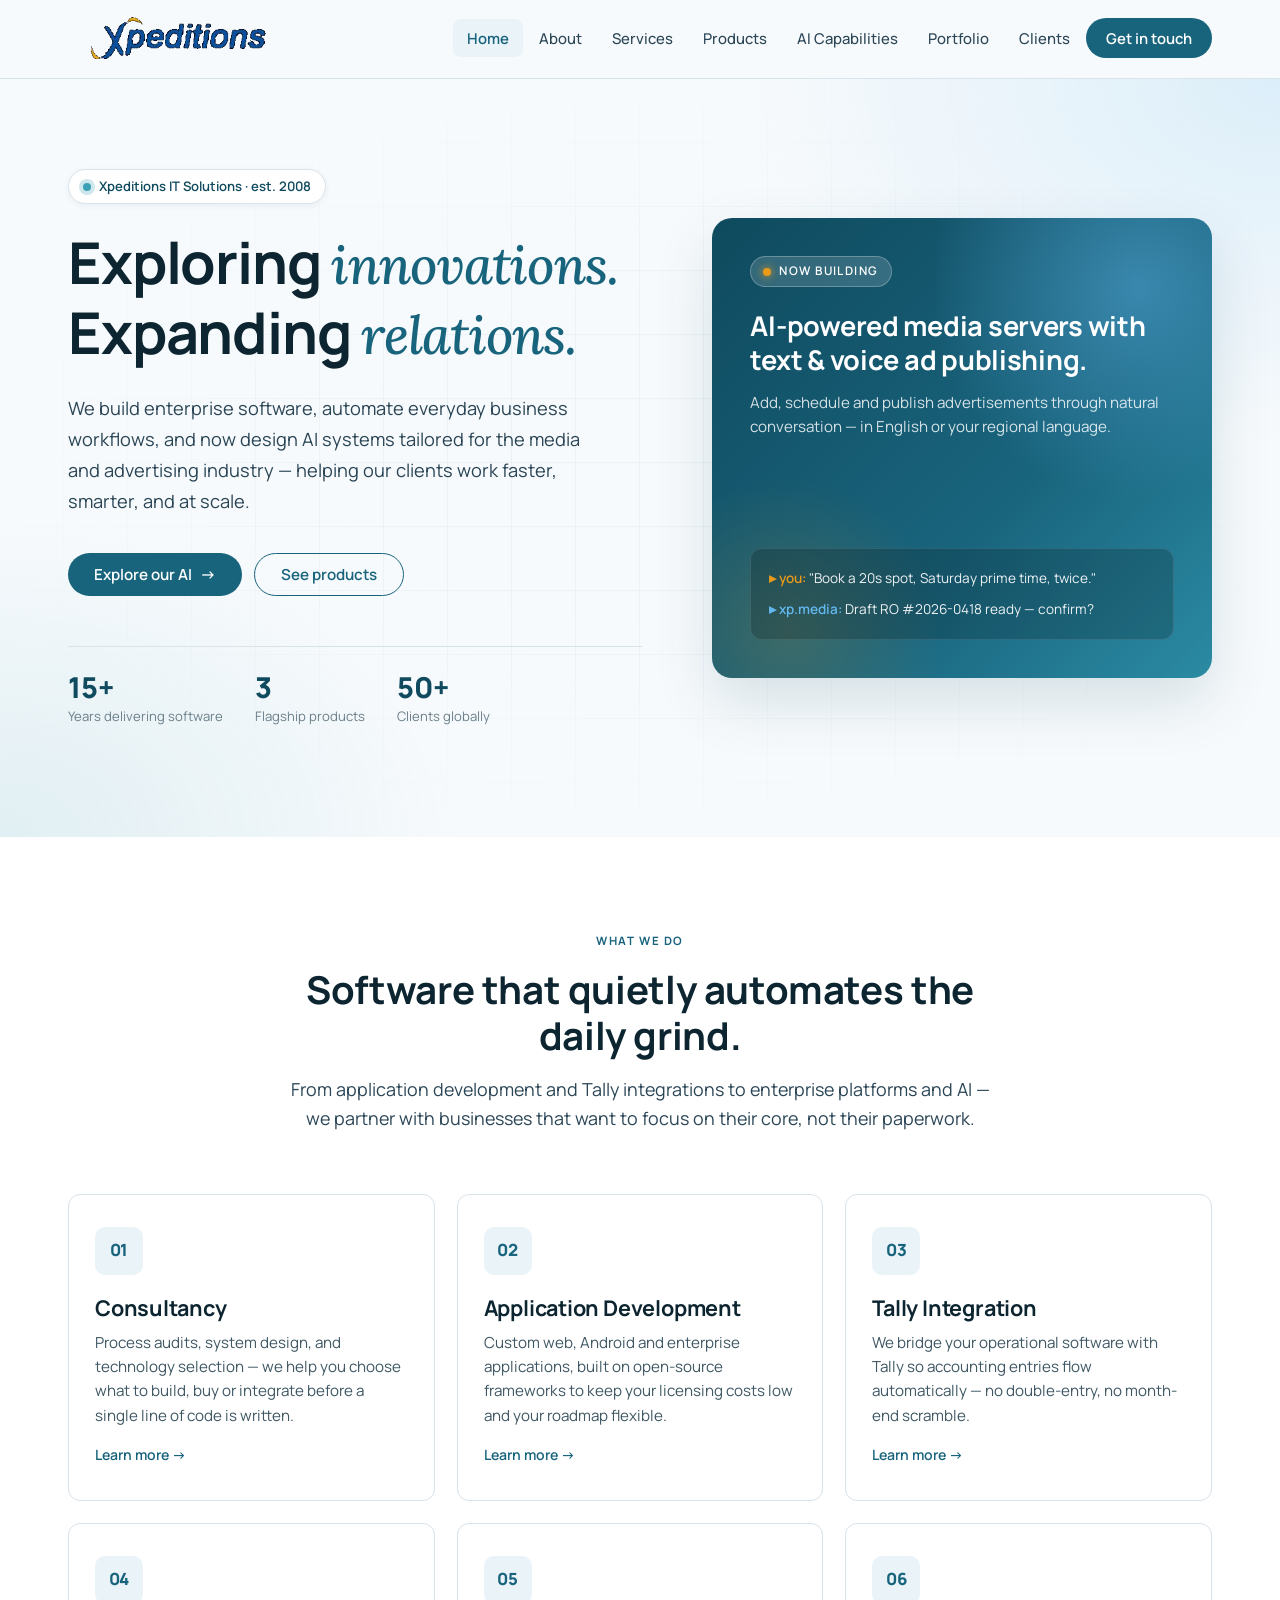
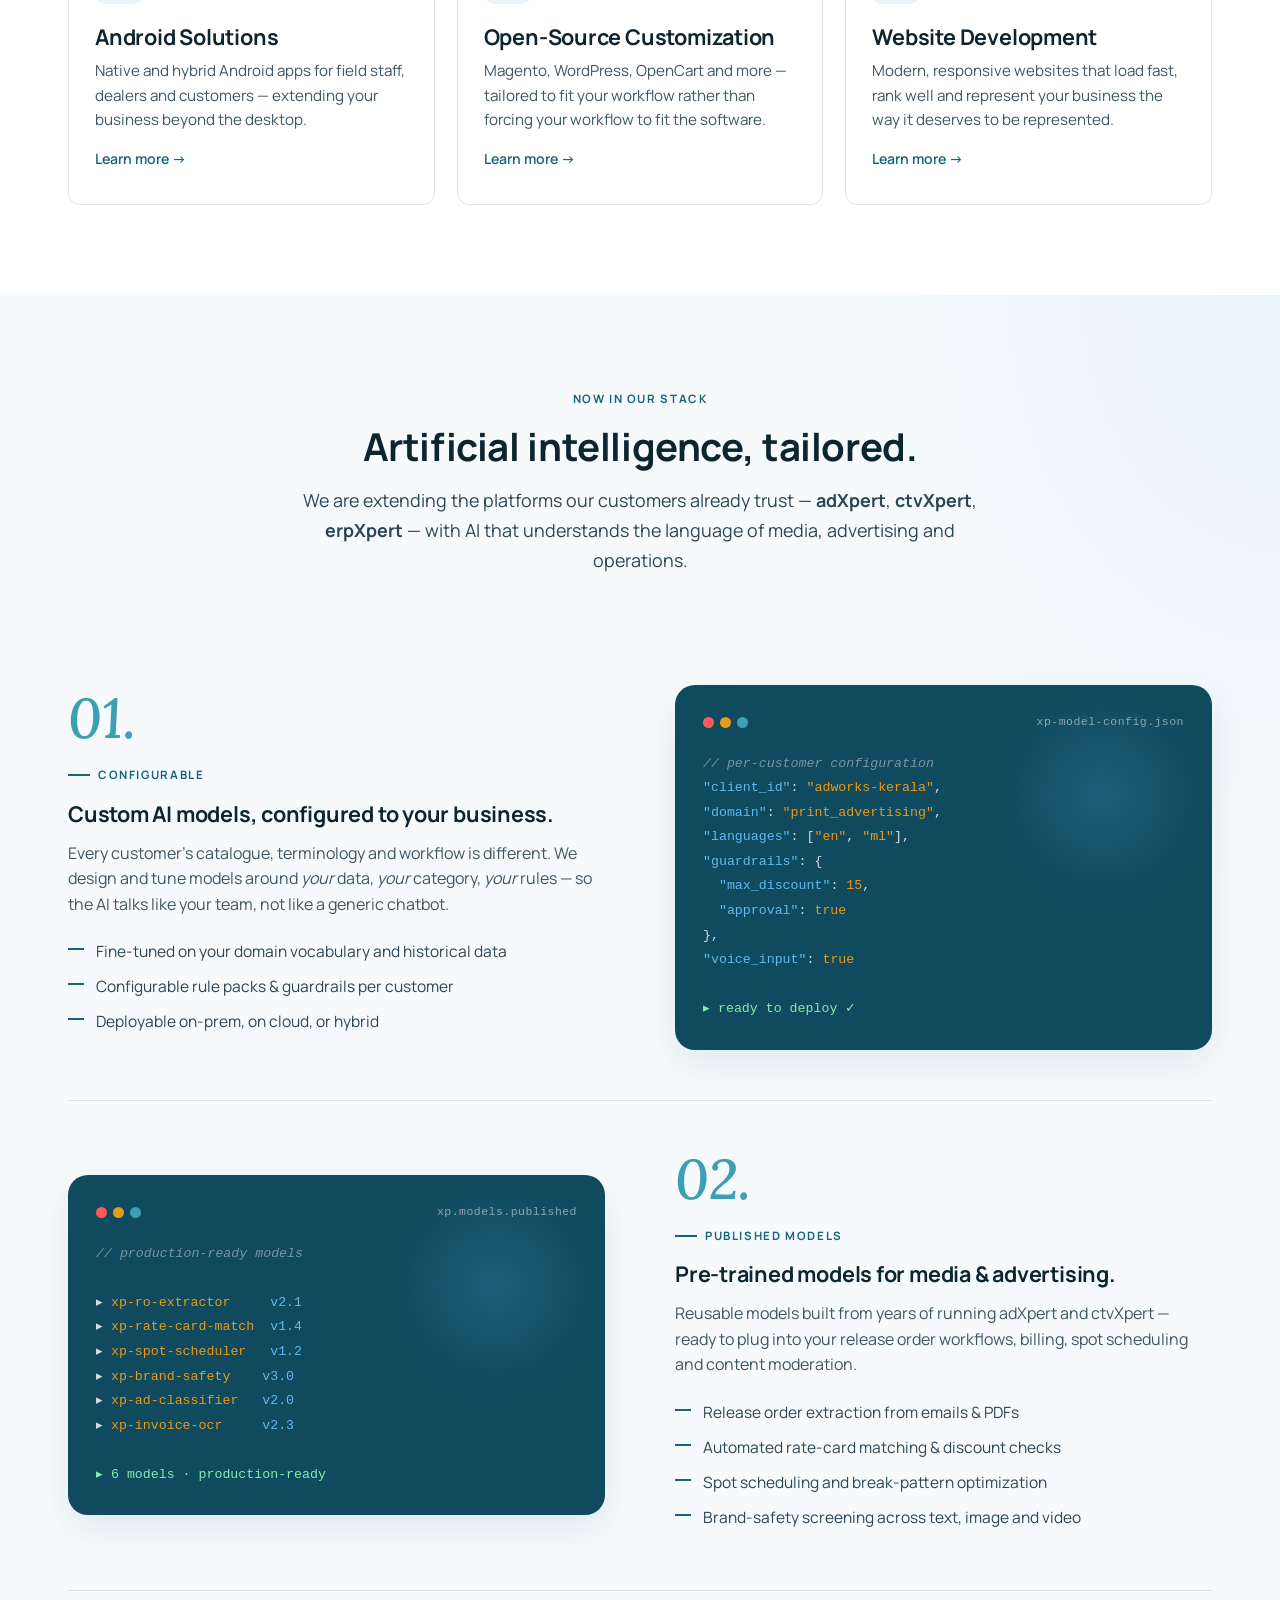
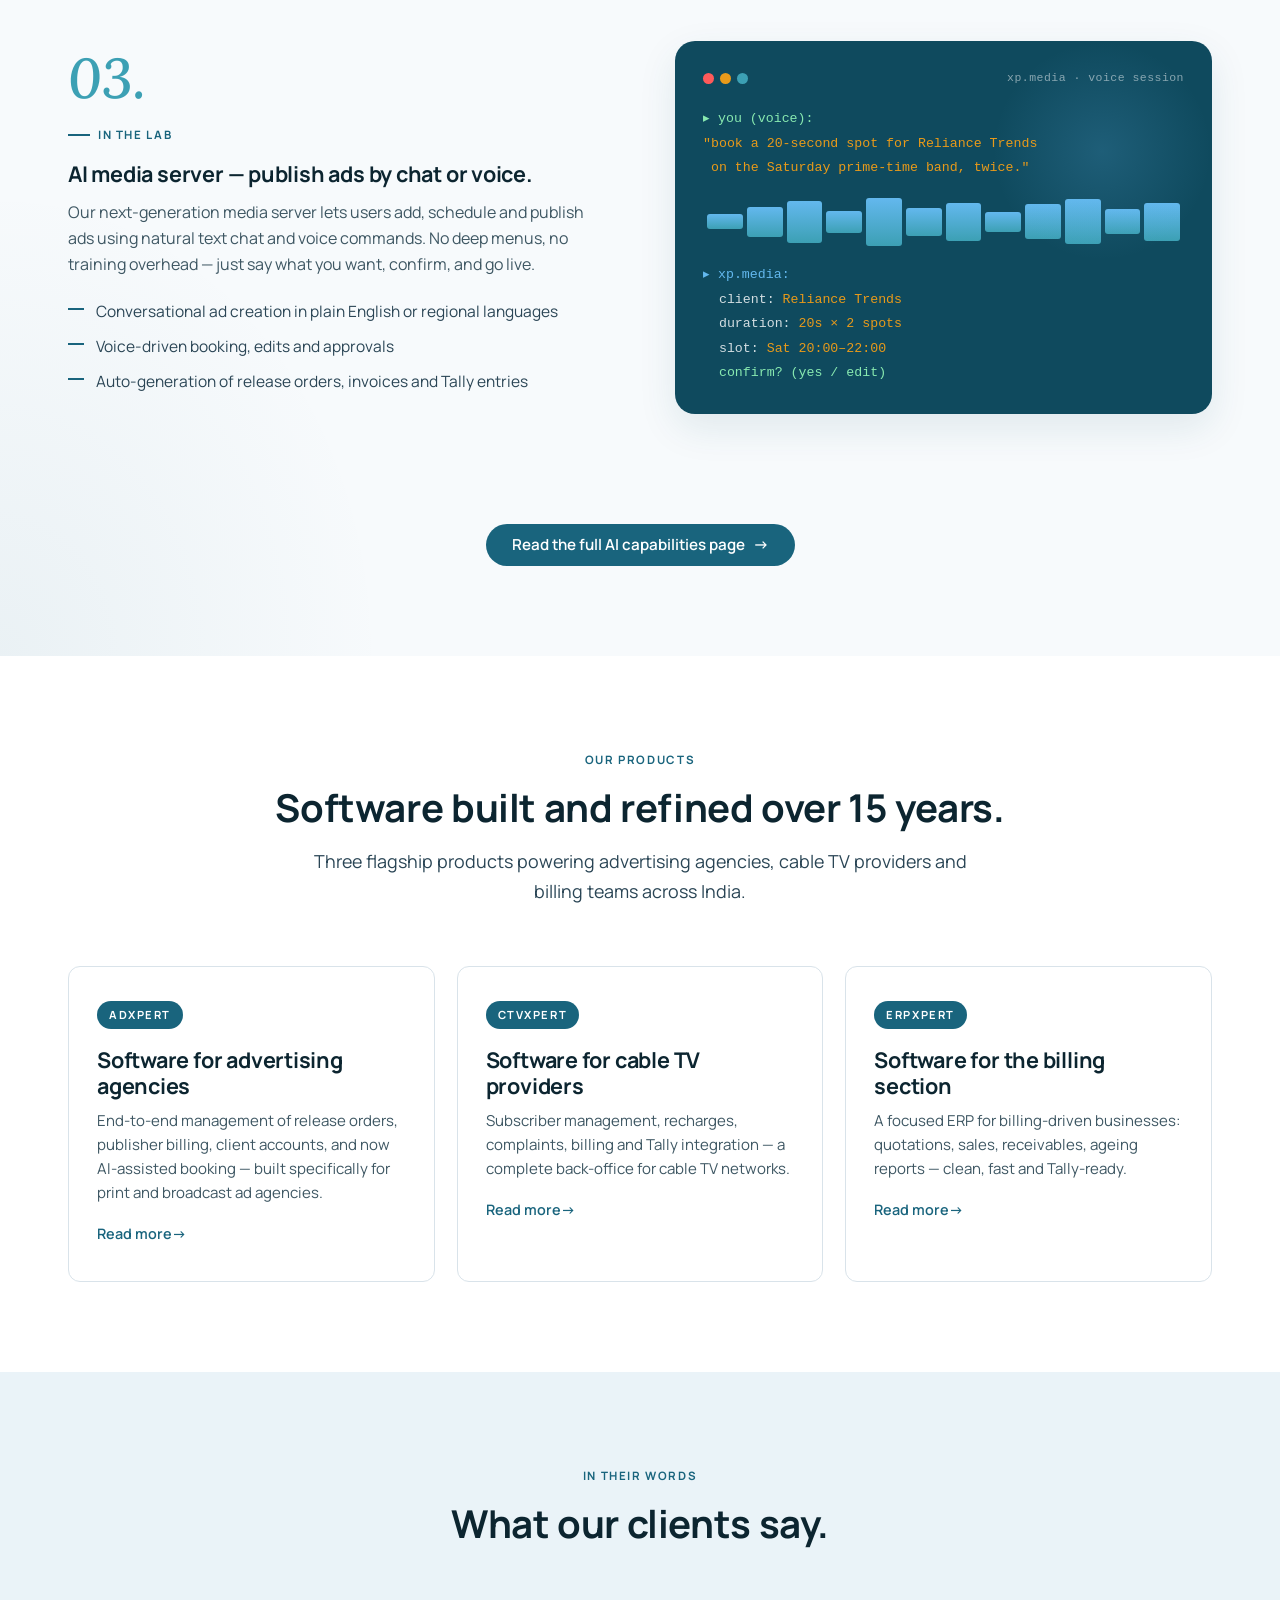
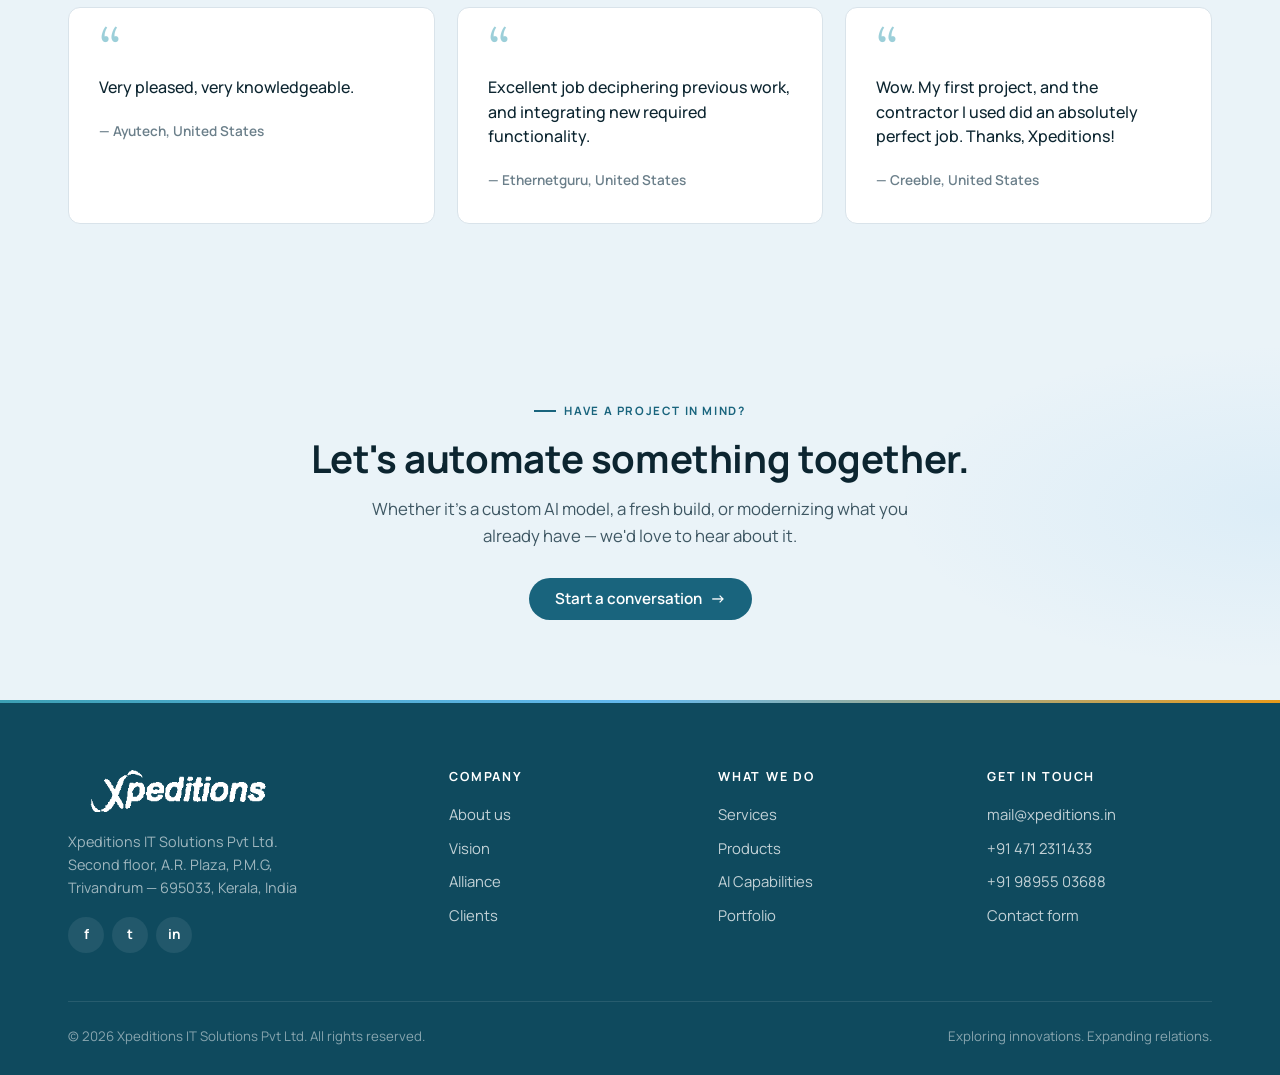
==== commit 18ec4159: "updated the website" ====
--- a/index.html
+++ b/index.html
@@ -5,7 +5,6 @@
     <meta name="viewport" content="width=device-width, initial-scale=1">
     <title>Xpeditions IT Solutions — Exploring Innovations, Expanding Relations</title>
     <meta name="description" content="Xpeditions IT Solutions Pvt Ltd — software, enterprise applications, Tally integrations and AI-powered solutions for media &amp; advertising, based in Trivandrum, Kerala, India.">
-    <meta name="keywords" content="Xpeditions, IT Solutions Trivandrum, adXpert, ctvXpert, erpXpert, AI for advertising, AI media server, custom AI models, Tally integration, software Trivandrum">
     <link rel="shortcut icon" href="assets/images/favicon.ico">
     <link rel="stylesheet" href="assets/css/style.css">
 </head>
@@ -37,231 +36,253 @@
 <section class="hero">
     <div class="container hero-grid">
         <div>
-            <span class="eyebrow">Xpeditions IT Solutions · est. 2008</span>
+            <div class="hero-tagline">
+                <span class="dot"></span>
+                <span>Xpeditions IT Solutions · est. 2008</span>
+            </div>
             <h1>
-                Exploring <span class="accent">innovations.</span><br>
-                Expanding <span class="underline">relations.</span>
+                Exploring <span class="serif-accent">innovations.</span><br>
+                Expanding <span class="serif-accent">relations.</span>
             </h1>
             <p class="hero-lead">
                 We build enterprise software, automate everyday business workflows,
-                and now design AI systems tailored for media and advertising —
+                and now design AI systems tailored for the media and advertising industry &mdash;
                 helping our clients work faster, smarter, and at scale.
             </p>
             <div class="hero-ctas">
                 <a href="ai.html" class="btn btn-primary btn-arrow">Explore our AI</a>
                 <a href="products.html" class="btn btn-ghost">See products</a>
             </div>
+            <div class="hero-meta">
+                <div class="hero-meta-item">
+                    <div class="num">15+</div>
+                    <div class="label">Years delivering software</div>
+                </div>
+                <div class="hero-meta-item">
+                    <div class="num">3</div>
+                    <div class="label">Flagship products</div>
+                </div>
+                <div class="hero-meta-item">
+                    <div class="num">50+</div>
+                    <div class="label">Clients globally</div>
+                </div>
+            </div>
         </div>
 
         <div class="hero-visual">
-            <div class="hero-visual-inner">
-                <div>
-                    <div class="hv-tag">Now Building</div>
-                    <div class="hv-line">AI-powered media servers with text &amp; voice ad publishing.</div>
-                </div>
-                <div class="hv-stats">
-                    <div>
-                        <div class="hv-stat-num">15+</div>
-                        <div class="hv-stat-label">Years delivering software</div>
-                    </div>
-                    <div>
-                        <div class="hv-stat-num">3</div>
-                        <div class="hv-stat-label">Flagship products live</div>
-                    </div>
-                    <div>
-                        <div class="hv-stat-num">50+</div>
-                        <div class="hv-stat-label">Clients across industries</div>
-                    </div>
-                    <div>
-                        <div class="hv-stat-num">∞</div>
-                        <div class="hv-stat-label">Workflows automated</div>
-                    </div>
-                </div>
+            <div>
+                <div class="hv-badge">
+                    <span class="gold-dot"></span>
+                    Now Building
+                </div>
+                <div class="hv-headline">AI-powered media servers with text &amp; voice ad publishing.</div>
+                <div class="hv-sub">
+                    Add, schedule and publish advertisements through natural conversation &mdash;
+                    in English or your regional language.
+                </div>
+            </div>
+            <div class="hv-mini-chat">
+                <div><span class="who">▸ you:</span> <span class="val">"Book a 20s spot, Saturday prime time, twice."</span></div>
+                <div style="margin-top: 8px;"><span class="ai">▸ xp.media:</span> <span class="val">Draft RO #2026-0418 ready &mdash; confirm?</span></div>
             </div>
         </div>
     </div>
 </section>
 
 <!-- ============ WHAT WE DO ============ -->
-<section>
+<section class="bg-white">
     <div class="container">
         <div class="section-head">
-            <span class="eyebrow">What we do</span>
-            <h2>Software that automates the daily grind.</h2>
-            <p>From application development and Tally integrations to enterprise platforms and AI — we partner with businesses that want to focus on their core, not their paperwork.</p>
+            <div class="eyebrow">What we do</div>
+            <h2>Software that quietly automates the daily grind.</h2>
+            <p class="lead" style="margin: 16px auto 0;">From application development and Tally integrations to enterprise platforms and AI &mdash; we partner with businesses that want to focus on their core, not their paperwork.</p>
         </div>
 
         <div class="cap-grid">
             <div class="cap-card">
-                <div class="num">01 / Consulting</div>
-                <h3>Consultancy Services</h3>
-                <p>Process audits, system design, and technology selection — we help you choose what to build, buy, or integrate before a single line of code is written.</p>
-            </div>
-            <div class="cap-card">
-                <div class="num">02 / Build</div>
+                <div class="cap-icon">01</div>
+                <h3>Consultancy</h3>
+                <p>Process audits, system design, and technology selection &mdash; we help you choose what to build, buy or integrate before a single line of code is written.</p>
+                <a href="services.html#consultancy" class="more">Learn more</a>
+            </div>
+            <div class="cap-card">
+                <div class="cap-icon">02</div>
                 <h3>Application Development</h3>
                 <p>Custom web, Android and enterprise applications, built on open-source frameworks to keep your licensing costs low and your roadmap flexible.</p>
-            </div>
-            <div class="cap-card">
-                <div class="num">03 / Integrate</div>
+                <a href="services.html#appdev" class="more">Learn more</a>
+            </div>
+            <div class="cap-card">
+                <div class="cap-icon">03</div>
                 <h3>Tally Integration</h3>
-                <p>We bridge your operational software with Tally so accounting entries flow automatically — no double-entry, no month-end scramble.</p>
-            </div>
-            <div class="cap-card">
-                <div class="num">04 / Mobile</div>
+                <p>We bridge your operational software with Tally so accounting entries flow automatically &mdash; no double-entry, no month-end scramble.</p>
+                <a href="services.html#tally" class="more">Learn more</a>
+            </div>
+            <div class="cap-card">
+                <div class="cap-icon">04</div>
                 <h3>Android Solutions</h3>
-                <p>Native and hybrid Android apps for field staff, dealers, customers — extending your business beyond the desktop.</p>
-            </div>
-            <div class="cap-card">
-                <div class="num">05 / Open Source</div>
+                <p>Native and hybrid Android apps for field staff, dealers and customers &mdash; extending your business beyond the desktop.</p>
+                <a href="services.html#android" class="more">Learn more</a>
+            </div>
+            <div class="cap-card">
+                <div class="cap-icon">05</div>
                 <h3>Open-Source Customization</h3>
-                <p>Magento, WordPress, OpenCart, OFBiz and more — tailored to fit your workflow rather than forcing your workflow to fit the software.</p>
-            </div>
-            <div class="cap-card">
-                <div class="num">06 / Web</div>
+                <p>Magento, WordPress, OpenCart and more &mdash; tailored to fit your workflow rather than forcing your workflow to fit the software.</p>
+                <a href="services.html#oss" class="more">Learn more</a>
+            </div>
+            <div class="cap-card">
+                <div class="cap-icon">06</div>
                 <h3>Website Development</h3>
-                <p>Modern, responsive websites that load fast, rank well, and represent your business the way it deserves to be represented.</p>
-            </div>
-        </div>
-    </div>
-</section>
-
-<!-- ============ AI BAND (NEW) ============ -->
-<section class="ai-band">
+                <p>Modern, responsive websites that load fast, rank well and represent your business the way it deserves to be represented.</p>
+                <a href="services.html#web" class="more">Learn more</a>
+            </div>
+        </div>
+    </div>
+</section>
+
+<!-- ============ AI SECTION (new, branded) ============ -->
+<section class="ai-section">
     <div class="container">
         <div class="section-head">
-            <span class="eyebrow">Now in our stack</span>
-            <h2>Artificial Intelligence, tailored.</h2>
-            <p>We are extending the platforms our customers already trust — adXpert, ctvXpert, erpXpert — with AI that understands the language of media, advertising and operations.</p>
-        </div>
-
-        <!-- Feature 1: Custom models per customer -->
+            <div class="eyebrow">Now in our stack</div>
+            <h2>Artificial intelligence, tailored.</h2>
+            <p class="lead" style="margin: 16px auto 0;">We are extending the platforms our customers already trust &mdash; <strong>adXpert</strong>, <strong>ctvXpert</strong>, <strong>erpXpert</strong> &mdash; with AI that understands the language of media, advertising and operations.</p>
+        </div>
+
+        <!-- Feature 1 -->
         <div class="ai-feature">
-            <div>
+            <div class="ai-feature-text">
                 <div class="ai-feature-number">01.</div>
-                <span class="eyebrow">Configurable</span>
+                <div class="eyebrow">Configurable</div>
                 <h3>Custom AI models, configured to your business.</h3>
-                <p>Every customer's catalogue, terminology and workflow is different.
-                We design and tune models around your data, your category, your rules — so the
-                AI talks like your team, not like a generic chatbot.</p>
+                <p style="margin-top: 14px;">Every customer's catalogue, terminology and workflow is different. We design and tune models around <em>your</em> data, <em>your</em> category, <em>your</em> rules &mdash; so the AI talks like your team, not like a generic chatbot.</p>
                 <ul>
                     <li>Fine-tuned on your domain vocabulary and historical data</li>
                     <li>Configurable rule packs &amp; guardrails per customer</li>
                     <li>Deployable on-prem, on cloud, or hybrid</li>
-                    <li>Versioned, monitored and improved continuously</li>
-                </ul>
-            </div>
-            <div class="ai-mock">
-                <div class="ai-mock-bar"><span></span><span></span><span></span></div>
-                <div class="ai-mock-line">// model.config.json</div>
-                <div class="ai-mock-line"><span class="key">"client_id"</span>: <span class="val">"adworks-kerala"</span>,</div>
-                <div class="ai-mock-line"><span class="key">"domain"</span>: <span class="val">"print_advertising"</span>,</div>
-                <div class="ai-mock-line"><span class="key">"language"</span>: [<span class="val">"en"</span>, <span class="val">"ml"</span>, <span class="val">"hi"</span>],</div>
-                <div class="ai-mock-line"><span class="key">"guardrails"</span>: {</div>
-                <div class="ai-mock-line">&nbsp;&nbsp;<span class="key">"max_discount"</span>: <span class="val">15</span>,</div>
-                <div class="ai-mock-line">&nbsp;&nbsp;<span class="key">"approval_required"</span>: <span class="val">true</span></div>
-                <div class="ai-mock-line">},</div>
-                <div class="ai-mock-line"><span class="key">"voice_input"</span>: <span class="val">true</span></div>
-                <div class="ai-mock-line">&nbsp;</div>
-                <div class="ai-mock-line"><span class="you">▸ status: ready to deploy</span></div>
-            </div>
-        </div>
-
-        <!-- Feature 2: Published media & advertising models -->
+                </ul>
+            </div>
+            <div class="ai-feature-visual">
+                <div class="ai-mock">
+                    <div class="ai-mock-bar">
+                        <span></span><span></span><span></span>
+                        <span class="filename">xp-model-config.json</span>
+                    </div>
+                    <div class="ai-mock-line"><span class="cmt">// per-customer configuration</span></div>
+                    <div class="ai-mock-line"><span class="key">"client_id"</span>: <span class="val">"adworks-kerala"</span>,</div>
+                    <div class="ai-mock-line"><span class="key">"domain"</span>: <span class="val">"print_advertising"</span>,</div>
+                    <div class="ai-mock-line"><span class="key">"languages"</span>: [<span class="val">"en"</span>, <span class="val">"ml"</span>],</div>
+                    <div class="ai-mock-line"><span class="key">"guardrails"</span>: {</div>
+                    <div class="ai-mock-line">&nbsp;&nbsp;<span class="key">"max_discount"</span>: <span class="val">15</span>,</div>
+                    <div class="ai-mock-line">&nbsp;&nbsp;<span class="key">"approval"</span>: <span class="val">true</span></div>
+                    <div class="ai-mock-line">},</div>
+                    <div class="ai-mock-line"><span class="key">"voice_input"</span>: <span class="val">true</span></div>
+                    <div class="ai-mock-line">&nbsp;</div>
+                    <div class="ai-mock-line"><span class="you">▸ ready to deploy ✓</span></div>
+                </div>
+            </div>
+        </div>
+
+        <!-- Feature 2 -->
         <div class="ai-feature reverse">
-            <div>
+            <div class="ai-feature-text">
                 <div class="ai-feature-number">02.</div>
-                <span class="eyebrow">Published Models</span>
+                <div class="eyebrow">Published Models</div>
                 <h3>Pre-trained models for media &amp; advertising.</h3>
-                <p>Reusable models built from years of building adXpert and ctvXpert —
-                ready to plug into your release order workflows, billing,
-                spot scheduling, and content moderation.</p>
-                <ul>
-                    <li>Release order extraction from emails and PDFs</li>
+                <p style="margin-top: 14px;">Reusable models built from years of running adXpert and ctvXpert &mdash; ready to plug into your release order workflows, billing, spot scheduling and content moderation.</p>
+                <ul>
+                    <li>Release order extraction from emails &amp; PDFs</li>
                     <li>Automated rate-card matching &amp; discount checks</li>
                     <li>Spot scheduling and break-pattern optimization</li>
-                    <li>Ad-copy classification, language &amp; brand-safety screening</li>
-                </ul>
-            </div>
-            <div class="ai-mock">
-                <div class="ai-mock-bar"><span></span><span></span><span></span></div>
-                <div class="ai-mock-line">// xp.models.published</div>
-                <div class="ai-mock-line">&nbsp;</div>
-                <div class="ai-mock-line">▸ <span class="val">ro-extractor</span> &nbsp;&nbsp; <span class="key">v2.1</span></div>
-                <div class="ai-mock-line">▸ <span class="val">rate-card-match</span> <span class="key">v1.4</span></div>
-                <div class="ai-mock-line">▸ <span class="val">spot-scheduler</span> &nbsp;<span class="key">v1.2</span></div>
-                <div class="ai-mock-line">▸ <span class="val">brand-safety</span> &nbsp;&nbsp;<span class="key">v3.0</span></div>
-                <div class="ai-mock-line">▸ <span class="val">ad-classifier</span> &nbsp;<span class="key">v2.0</span></div>
-                <div class="ai-mock-line">&nbsp;</div>
-                <div class="ai-mock-line"><span class="you">▸ 5 models · production-ready</span></div>
-            </div>
-        </div>
-
-        <!-- Feature 3: AI media server with chat + voice -->
+                    <li>Brand-safety screening across text, image and video</li>
+                </ul>
+            </div>
+            <div class="ai-feature-visual">
+                <div class="ai-mock">
+                    <div class="ai-mock-bar">
+                        <span></span><span></span><span></span>
+                        <span class="filename">xp.models.published</span>
+                    </div>
+                    <div class="ai-mock-line"><span class="cmt">// production-ready models</span></div>
+                    <div class="ai-mock-line">&nbsp;</div>
+                    <div class="ai-mock-line">▸ <span class="val">xp-ro-extractor</span> &nbsp;&nbsp;&nbsp;&nbsp;<span class="key">v2.1</span></div>
+                    <div class="ai-mock-line">▸ <span class="val">xp-rate-card-match</span>&nbsp;&nbsp;<span class="key">v1.4</span></div>
+                    <div class="ai-mock-line">▸ <span class="val">xp-spot-scheduler</span>&nbsp;&nbsp;&nbsp;<span class="key">v1.2</span></div>
+                    <div class="ai-mock-line">▸ <span class="val">xp-brand-safety</span>&nbsp;&nbsp;&nbsp;&nbsp;<span class="key">v3.0</span></div>
+                    <div class="ai-mock-line">▸ <span class="val">xp-ad-classifier</span>&nbsp;&nbsp;&nbsp;<span class="key">v2.0</span></div>
+                    <div class="ai-mock-line">▸ <span class="val">xp-invoice-ocr</span>&nbsp;&nbsp;&nbsp;&nbsp;&nbsp;<span class="key">v2.3</span></div>
+                    <div class="ai-mock-line">&nbsp;</div>
+                    <div class="ai-mock-line"><span class="you">▸ 6 models · production-ready</span></div>
+                </div>
+            </div>
+        </div>
+
+        <!-- Feature 3 -->
         <div class="ai-feature">
-            <div>
+            <div class="ai-feature-text">
                 <div class="ai-feature-number">03.</div>
-                <span class="eyebrow">In the lab</span>
-                <h3>AI media server — publish ads by chat or by voice.</h3>
-                <p>Our next-generation media server lets users add, schedule and publish ads
-                using natural text chat and voice commands.
-                No deep menus, no training overhead — just say what you want, confirm, and go live.</p>
-                <ul>
-                    <li>Conversational ad creation in plain English / regional languages</li>
+                <div class="eyebrow">In the lab</div>
+                <h3>AI media server &mdash; publish ads by chat or voice.</h3>
+                <p style="margin-top: 14px;">Our next-generation media server lets users add, schedule and publish ads using natural text chat and voice commands. No deep menus, no training overhead &mdash; just say what you want, confirm, and go live.</p>
+                <ul>
+                    <li>Conversational ad creation in plain English or regional languages</li>
                     <li>Voice-driven booking, edits and approvals</li>
                     <li>Auto-generation of release orders, invoices and Tally entries</li>
-                    <li>Realtime monitoring of plays, reach and revenue</li>
-                </ul>
-            </div>
-            <div class="ai-mock">
-                <div class="ai-mock-bar"><span></span><span></span><span></span></div>
-                <div class="ai-mock-line"><span class="you">▸ you (voice):</span> "book a 20-second spot for Reliance Trends on the Saturday prime-time band, twice."</div>
-                <div class="ai-mock-line">&nbsp;</div>
-                <div class="voice-bars">
-                    <span></span><span></span><span></span><span></span><span></span><span></span>
-                    <span></span><span></span><span></span><span></span><span></span><span></span>
-                </div>
-                <div class="ai-mock-line"><span class="key">▸ xp.media:</span></div>
-                <div class="ai-mock-line">&nbsp;&nbsp;client: <span class="val">Reliance Trends</span></div>
-                <div class="ai-mock-line">&nbsp;&nbsp;duration: <span class="val">20s × 2 spots</span></div>
-                <div class="ai-mock-line">&nbsp;&nbsp;slot: <span class="val">Sat 20:00–22:00</span></div>
-                <div class="ai-mock-line">&nbsp;&nbsp;rate: <span class="val">₹ as per card</span></div>
-                <div class="ai-mock-line">&nbsp;&nbsp;<span class="you">confirm? (yes/no)</span></div>
-            </div>
-        </div>
-
-        <div style="text-align:center; margin-top: 70px;">
+                </ul>
+            </div>
+            <div class="ai-feature-visual">
+                <div class="ai-mock">
+                    <div class="ai-mock-bar">
+                        <span></span><span></span><span></span>
+                        <span class="filename">xp.media · voice session</span>
+                    </div>
+                    <div class="ai-mock-line"><span class="you">▸ you (voice):</span></div>
+                    <div class="ai-mock-line"><span class="val">"book a 20-second spot for Reliance Trends</span></div>
+                    <div class="ai-mock-line"><span class="val">&nbsp;on the Saturday prime-time band, twice."</span></div>
+                    <div class="voice-bars">
+                        <span></span><span></span><span></span><span></span><span></span><span></span>
+                        <span></span><span></span><span></span><span></span><span></span><span></span>
+                    </div>
+                    <div class="ai-mock-line"><span class="key">▸ xp.media:</span></div>
+                    <div class="ai-mock-line">&nbsp;&nbsp;client: <span class="val">Reliance Trends</span></div>
+                    <div class="ai-mock-line">&nbsp;&nbsp;duration: <span class="val">20s × 2 spots</span></div>
+                    <div class="ai-mock-line">&nbsp;&nbsp;slot: <span class="val">Sat 20:00–22:00</span></div>
+                    <div class="ai-mock-line">&nbsp;&nbsp;<span class="you">confirm? (yes / edit)</span></div>
+                </div>
+            </div>
+        </div>
+
+        <div style="text-align:center; margin-top: 60px;">
             <a href="ai.html" class="btn btn-primary btn-arrow">Read the full AI capabilities page</a>
         </div>
     </div>
 </section>
 
 <!-- ============ PRODUCTS ============ -->
-<section>
+<section class="bg-white">
     <div class="container">
         <div class="section-head">
-            <span class="eyebrow">Our products</span>
+            <div class="eyebrow">Our products</div>
             <h2>Software built and refined over 15 years.</h2>
-            <p>Three flagship products powering advertising agencies, cable TV providers and billing teams across India.</p>
+            <p class="lead" style="margin: 16px auto 0;">Three flagship products powering advertising agencies, cable TV providers and billing teams across India.</p>
         </div>
 
         <div class="product-row">
             <a href="products.html#adxpert" class="product-card">
                 <span class="label">adXpert</span>
                 <h3>Software for advertising agencies</h3>
-                <p>End-to-end management of release orders, publisher billing, client accounts, and now AI-assisted booking — built specifically for print and broadcast ad agencies.</p>
+                <p>End-to-end management of release orders, publisher billing, client accounts, and now AI-assisted booking &mdash; built specifically for print and broadcast ad agencies.</p>
                 <span class="more">Read more</span>
             </a>
             <a href="products.html#ctvxpert" class="product-card">
                 <span class="label">ctvXpert</span>
                 <h3>Software for cable TV providers</h3>
-                <p>Subscriber management, recharge, complaints, billing and Tally integration — a complete back-office for cable TV networks.</p>
+                <p>Subscriber management, recharges, complaints, billing and Tally integration &mdash; a complete back-office for cable TV networks.</p>
                 <span class="more">Read more</span>
             </a>
             <a href="products.html#erpxpert" class="product-card">
                 <span class="label">erpXpert</span>
                 <h3>Software for the billing section</h3>
-                <p>A focused ERP for billing-driven businesses: quotations, sales, receivables, ageing reports — clean, fast and Tally-ready.</p>
+                <p>A focused ERP for billing-driven businesses: quotations, sales, receivables, ageing reports &mdash; clean, fast and Tally-ready.</p>
                 <span class="more">Read more</span>
             </a>
         </div>
@@ -269,24 +290,27 @@
 </section>
 
 <!-- ============ TESTIMONIALS ============ -->
-<section style="background: var(--paper-warm);">
+<section class="bg-tint">
     <div class="container">
         <div class="section-head">
-            <span class="eyebrow">In their words</span>
+            <div class="eyebrow">In their words</div>
             <h2>What our clients say.</h2>
         </div>
         <div class="testi-row">
             <div class="testi-card">
+                <span class="quote-mark">&ldquo;</span>
                 <blockquote>Very pleased, very knowledgeable.</blockquote>
-                <cite>— Ayutech, United States</cite>
+                <cite>&mdash; Ayutech, United States</cite>
             </div>
             <div class="testi-card">
+                <span class="quote-mark">&ldquo;</span>
                 <blockquote>Excellent job deciphering previous work, and integrating new required functionality.</blockquote>
-                <cite>— Ethernetguru, United States</cite>
+                <cite>&mdash; Ethernetguru, United States</cite>
             </div>
             <div class="testi-card">
+                <span class="quote-mark">&ldquo;</span>
                 <blockquote>Wow. My first project, and the contractor I used did an absolutely perfect job. Thanks, Xpeditions!</blockquote>
-                <cite>— Creeble, United States</cite>
+                <cite>&mdash; Creeble, United States</cite>
             </div>
         </div>
     </div>
@@ -295,9 +319,9 @@
 <!-- ============ CTA ============ -->
 <section class="cta-band">
     <div class="container">
-        <span class="eyebrow">Have a project in mind?</span>
+        <div class="eyebrow" style="justify-content: center;">Have a project in mind?</div>
         <h2>Let's automate something together.</h2>
-        <p>Whether it's a custom AI model, a fresh build, or modernizing what you already have — we'd love to hear about it.</p>
+        <p>Whether it's a custom AI model, a fresh build, or modernizing what you already have &mdash; we'd love to hear about it.</p>
         <a href="contact.html" class="btn btn-primary btn-arrow">Start a conversation</a>
     </div>
 </section>
@@ -307,10 +331,12 @@
     <div class="container">
         <div class="footer-grid">
             <div class="footer-brand">
-                <img src="assets/images/logo.png" alt="Xpeditions">
+                <div class="footer-logo">
+                    <img src="assets/images/logo.png" alt="Xpeditions">
+                </div>
                 <p>Xpeditions IT Solutions Pvt Ltd.<br>
                 Second floor, A.R. Plaza, P.M.G,<br>
-                Trivandrum — 695033, Kerala, India</p>
+                Trivandrum &mdash; 695033, Kerala, India</p>
                 <div class="footer-social">
                     <a href="https://www.facebook.com/thexpeditions" target="_blank" rel="noopener" aria-label="Facebook">f</a>
                     <a href="https://twitter.com/xpeditions3" target="_blank" rel="noopener" aria-label="Twitter">t</a>
--- a/assets/css/style.css
+++ b/assets/css/style.css
@@ -1,86 +1,116 @@
 /* ============================================
-   Xpeditions IT Solutions — Modern Stylesheet
+   Xpeditions IT Solutions — Stylesheet v2
+   Corporate teal-blue palette
    ============================================ */
 
-@import url('https://fonts.googleapis.com/css2?family=Fraunces:opsz,wght@9..144,400;9..144,500;9..144,600;9..144,700&family=Outfit:wght@300;400;500;600;700&display=swap');
+@import url('https://fonts.googleapis.com/css2?family=Manrope:wght@400;500;600;700;800&family=Lora:ital,wght@0,500;0,600;1,500&display=swap');
 
 :root {
-    --ink:        #0b1320;
-    --ink-soft:   #1a2438;
-    --paper:      #fafaf7;
-    --paper-warm: #f3efe7;
-    --line:       #e6e2d8;
-    --muted:      #6b7280;
-    --accent:     #ff5a3c;
-    --cyan:       #00b6c8;
-    --gold:       #d9a441;
-    --shadow:     0 12px 40px rgba(11, 19, 32, 0.08);
-    --radius:     14px;
-    --maxw:       1180px;
-
-    --font-display: 'Fraunces', Georgia, serif;
-    --font-body:    'Outfit', -apple-system, BlinkMacSystemFont, sans-serif;
+    /* Brand */
+    --brand-deep:    #0f4a5e;   /* deepest teal — headings, footer */
+    --brand:         #19647d;   /* corporate teal — primary */
+    --brand-mid:     #2b8aa3;   /* mid teal — hovers */
+    --brand-light:   #3ca0b4;   /* lighter teal — accents */
+    --brand-glow:    #63b8ee;   /* bright blue — highlights */
+    --brand-link:    #1d6fb5;   /* link blue */
+
+    /* Warm accent */
+    --gold:          #e89a1a;   /* corporate gold — small highlights */
+    --gold-soft:     #fff4d6;
+
+    /* Neutrals */
+    --ink:           #0c2530;
+    --ink-soft:      #2a4555;
+    --body-text:     #3e5763;
+    --muted:         #6b7f8a;
+    --line:          #d9e3ea;
+    --line-soft:     #ebf1f5;
+    --paper:         #f7fafc;
+    --paper-tint:    #eaf3f8;   /* very pale blue */
+    --white:         #ffffff;
+
+    --shadow-sm:     0 2px 6px rgba(15, 74, 94, 0.06);
+    --shadow:        0 14px 38px rgba(15, 74, 94, 0.10);
+    --shadow-lg:     0 24px 60px rgba(15, 74, 94, 0.14);
+
+    --radius:        12px;
+    --radius-lg:     20px;
+    --maxw:          1200px;
+
+    --font-sans:     'Manrope', -apple-system, BlinkMacSystemFont, "Segoe UI", sans-serif;
+    --font-serif:    'Lora', Georgia, serif;
 }
 
 * { box-sizing: border-box; margin: 0; padding: 0; }
-
 html { scroll-behavior: smooth; }
 
 body {
-    font-family: var(--font-body);
+    font-family: var(--font-sans);
     background: var(--paper);
-    color: var(--ink);
+    color: var(--body-text);
     line-height: 1.6;
     font-weight: 400;
     -webkit-font-smoothing: antialiased;
 }
 
 a { color: inherit; text-decoration: none; }
-
 img { max-width: 100%; display: block; }
 
-.container { max-width: var(--maxw); margin: 0 auto; padding: 0 24px; }
+.container { max-width: var(--maxw); margin: 0 auto; padding: 0 28px; }
 
 /* --- Typography --- */
-h1, h2, h3, h4 {
-    font-family: var(--font-display);
+h1, h2, h3, h4, h5 {
+    color: var(--ink);
+    font-weight: 700;
+    line-height: 1.2;
+    letter-spacing: -0.01em;
+}
+
+h1 { font-size: clamp(2.2rem, 4.8vw, 3.6rem); letter-spacing: -0.02em; }
+h2 { font-size: clamp(1.7rem, 3vw, 2.4rem); }
+h3 { font-size: clamp(1.15rem, 1.8vw, 1.35rem); }
+h4 { font-size: 1rem; }
+
+p { color: var(--body-text); font-size: 1rem; }
+
+.eyebrow {
+    display: inline-flex;
+    align-items: center;
+    gap: 8px;
+    text-transform: uppercase;
+    letter-spacing: 0.14em;
+    font-size: 0.72rem;
+    font-weight: 700;
+    color: var(--brand);
+    margin-bottom: 16px;
+}
+.eyebrow::before {
+    content: "";
+    width: 22px;
+    height: 2px;
+    background: var(--brand);
+}
+
+.lead {
+    font-size: 1.12rem;
+    color: var(--ink-soft);
+    max-width: 700px;
+    line-height: 1.65;
+}
+
+.serif-accent {
+    font-family: var(--font-serif);
+    font-style: italic;
     font-weight: 500;
-    letter-spacing: -0.02em;
-    color: var(--ink);
-    line-height: 1.15;
-}
-
-h1 { font-size: clamp(2.5rem, 5.5vw, 4.5rem); font-weight: 600; }
-h2 { font-size: clamp(1.9rem, 3.6vw, 2.8rem); }
-h3 { font-size: clamp(1.3rem, 2.2vw, 1.6rem); font-weight: 600; }
-h4 { font-size: 1.1rem; font-weight: 600; }
-
-p { color: #3a4357; font-size: 1.02rem; }
-
-.eyebrow {
-    font-family: var(--font-body);
-    text-transform: uppercase;
-    letter-spacing: 0.18em;
-    font-size: 0.78rem;
-    font-weight: 600;
-    color: var(--accent);
-    display: inline-block;
-    margin-bottom: 14px;
-}
-
-.lead {
-    font-size: 1.18rem;
-    color: #475066;
-    max-width: 720px;
-    line-height: 1.7;
-}
-
-/* --- Header / Nav --- */
+    color: var(--brand);
+}
+
+/* ============ HEADER / NAV ============ */
 .site-header {
     position: sticky;
     top: 0;
     z-index: 50;
-    background: rgba(250, 250, 247, 0.92);
+    background: rgba(247, 250, 252, 0.94);
     backdrop-filter: saturate(180%) blur(14px);
     -webkit-backdrop-filter: saturate(180%) blur(14px);
     border-bottom: 1px solid var(--line);
@@ -90,44 +120,48 @@
     display: flex;
     align-items: center;
     justify-content: space-between;
-    height: 76px;
-}
-
-.brand { display: flex; align-items: center; gap: 12px; }
-.brand img { height: 34px; width: auto; }
-.brand-text {
-    font-family: var(--font-display);
-    font-size: 1.35rem;
-    font-weight: 600;
-    letter-spacing: -0.01em;
+    height: 78px;
+    gap: 24px;
+}
+
+.brand {
+    display: flex;
+    align-items: center;
+    flex-shrink: 0;
+}
+.brand img {
+    height: 44px;
+    width: auto;
+    display: block;
 }
 
 .nav-links {
     display: flex;
-    gap: 6px;
+    gap: 2px;
     list-style: none;
     align-items: center;
 }
 
 .nav-links a {
-    padding: 10px 14px;
+    padding: 9px 14px;
     border-radius: 8px;
-    font-size: 0.95rem;
+    font-size: 0.93rem;
     font-weight: 500;
-    color: #3a4357;
-    transition: color 0.2s, background 0.2s;
-}
-
-.nav-links a:hover { color: var(--ink); background: var(--paper-warm); }
-.nav-links a.active { color: var(--accent); }
+    color: var(--ink-soft);
+    transition: color 0.18s, background 0.18s;
+    white-space: nowrap;
+}
+.nav-links a:hover { color: var(--brand); background: var(--paper-tint); }
+.nav-links a.active { color: var(--brand); background: var(--paper-tint); font-weight: 600; }
 
 .nav-cta {
-    background: var(--ink);
-    color: var(--paper) !important;
-    padding: 10px 18px !important;
+    background: var(--brand) !important;
+    color: var(--white) !important;
+    padding: 10px 20px !important;
     border-radius: 999px !important;
-}
-.nav-cta:hover { background: var(--accent) !important; color: white !important; }
+    font-weight: 600 !important;
+}
+.nav-cta:hover { background: var(--brand-deep) !important; }
 
 .nav-toggle {
     display: none;
@@ -145,49 +179,65 @@
     transition: all 0.3s;
 }
 
-/* --- Buttons --- */
+/* ============ BUTTONS ============ */
 .btn {
     display: inline-flex;
     align-items: center;
-    gap: 10px;
-    padding: 14px 26px;
+    gap: 8px;
+    padding: 13px 26px;
     border-radius: 999px;
     font-weight: 600;
-    font-size: 0.97rem;
+    font-size: 0.95rem;
     cursor: pointer;
     border: 0;
-    transition: transform 0.2s, box-shadow 0.2s, background 0.2s;
-    font-family: var(--font-body);
+    transition: transform 0.18s, box-shadow 0.18s, background 0.18s;
+    font-family: var(--font-sans);
+    line-height: 1;
 }
 
 .btn-primary {
-    background: var(--ink);
-    color: var(--paper);
+    background: var(--brand);
+    color: var(--white);
 }
 .btn-primary:hover {
-    background: var(--accent);
+    background: var(--brand-deep);
     transform: translateY(-2px);
-    box-shadow: 0 8px 20px rgba(255, 90, 60, 0.3);
+    box-shadow: 0 10px 24px rgba(25, 100, 125, 0.30);
 }
 
 .btn-ghost {
     background: transparent;
-    color: var(--ink);
-    border: 1.5px solid var(--ink);
-}
-.btn-ghost:hover { background: var(--ink); color: var(--paper); }
-
-.btn-arrow::after { content: "→"; transition: transform 0.2s; }
+    color: var(--brand);
+    border: 1.5px solid var(--brand);
+}
+.btn-ghost:hover { background: var(--brand); color: var(--white); }
+
+.btn-light {
+    background: var(--white);
+    color: var(--brand-deep);
+    box-shadow: var(--shadow-sm);
+}
+.btn-light:hover {
+    background: var(--gold);
+    color: var(--white);
+    transform: translateY(-2px);
+}
+
+.btn-arrow::after {
+    content: "→";
+    transition: transform 0.18s;
+    font-size: 1.05em;
+}
 .btn-arrow:hover::after { transform: translateX(4px); }
 
-/* --- Hero (home) --- */
+/* ============ HERO ============ */
 .hero {
     position: relative;
-    padding: 100px 0 120px;
+    padding: 90px 0 110px;
     overflow: hidden;
     background:
-        radial-gradient(ellipse at 80% 0%, rgba(0, 182, 200, 0.10), transparent 50%),
-        radial-gradient(ellipse at 0% 100%, rgba(255, 90, 60, 0.07), transparent 50%),
+        radial-gradient(ellipse 70% 80% at 100% 0%, rgba(99, 184, 238, 0.18), transparent 60%),
+        radial-gradient(ellipse 60% 70% at 0% 100%, rgba(60, 160, 180, 0.12), transparent 60%),
         var(--paper);
 }
 
@@ -196,131 +246,192 @@
     position: absolute;
     inset: 0;
     background-image:
-        linear-gradient(rgba(11, 19, 32, 0.03) 1px, transparent 1px),
-        linear-gradient(90deg, rgba(11, 19, 32, 0.03) 1px, transparent 1px);
-    background-size: 60px 60px;
+        linear-gradient(rgba(25, 100, 125, 0.05) 1px, transparent 1px),
+        linear-gradient(90deg, rgba(25, 100, 125, 0.05) 1px, transparent 1px);
+    background-size: 64px 64px;
+    background-position: -1px -1px;
     pointer-events: none;
+    mask-image: radial-gradient(ellipse at center, black 30%, transparent 75%);
+    -webkit-mask-image: radial-gradient(ellipse at center, black 30%, transparent 75%);
 }
 
 .hero-grid {
     position: relative;
     display: grid;
-    grid-template-columns: 1.3fr 1fr;
-    gap: 60px;
-    align-items: center;
-}
-
-.hero h1 .accent {
-    font-style: italic;
-    font-weight: 400;
-    color: var(--accent);
-}
-.hero h1 .underline {
-    position: relative;
-    display: inline-block;
-}
-.hero h1 .underline::after {
-    content: "";
-    position: absolute;
-    left: 0; right: 0; bottom: -2px;
-    height: 8px;
-    background: var(--gold);
-    opacity: 0.4;
-    z-index: -1;
+    grid-template-columns: 1.15fr 1fr;
+    gap: 70px;
+    align-items: center;
+}
+
+.hero h1 .serif-accent { font-size: 0.92em; }
+
+.hero-tagline {
+    display: inline-flex;
+    align-items: center;
+    gap: 8px;
+    padding: 6px 14px;
+    background: var(--white);
+    border: 1px solid var(--line);
+    border-radius: 999px;
+    font-size: 0.82rem;
+    font-weight: 600;
+    color: var(--brand-deep);
+    margin-bottom: 24px;
+    box-shadow: var(--shadow-sm);
+}
+.hero-tagline .dot {
+    width: 8px; height: 8px;
+    border-radius: 50%;
+    background: var(--brand-light);
+    box-shadow: 0 0 0 4px rgba(60, 160, 180, 0.25);
+    animation: pulse 2s ease-in-out infinite;
+}
+@keyframes pulse {
+    50% { box-shadow: 0 0 0 7px rgba(60, 160, 180, 0.08); }
 }
 
 .hero-lead {
-    margin: 24px 0 36px;
-    font-size: 1.2rem;
+    margin: 26px 0 36px;
+    font-size: 1.14rem;
     line-height: 1.7;
-    color: #475066;
-    max-width: 560px;
-}
-
-.hero-ctas { display: flex; gap: 14px; flex-wrap: wrap; }
-
+    color: var(--ink-soft);
+    max-width: 540px;
+}
+
+.hero-ctas { display: flex; gap: 12px; flex-wrap: wrap; }
+
+.hero-meta {
+    display: flex;
+    gap: 32px;
+    margin-top: 50px;
+    padding-top: 26px;
+    border-top: 1px solid var(--line);
+    flex-wrap: wrap;
+}
+.hero-meta-item .num {
+    font-size: 1.8rem;
+    font-weight: 800;
+    color: var(--brand-deep);
+    line-height: 1;
+}
+.hero-meta-item .label {
+    font-size: 0.82rem;
+    color: var(--muted);
+    margin-top: 4px;
+}
+
+/* Hero visual card — corporate, not editorial */
 .hero-visual {
     position: relative;
-    aspect-ratio: 1 / 1.05;
-    background: linear-gradient(135deg, var(--ink) 0%, var(--ink-soft) 100%);
-    border-radius: 28px;
+    background: linear-gradient(135deg, var(--brand-deep) 0%, var(--brand) 60%, var(--brand-mid) 100%);
+    border-radius: var(--radius-lg);
     overflow: hidden;
-    color: var(--paper);
-    padding: 30px;
-    box-shadow: var(--shadow);
+    color: var(--white);
+    padding: 38px;
+    box-shadow: var(--shadow-lg);
+    min-height: 460px;
+    display: flex;
+    flex-direction: column;
+    justify-content: space-between;
 }
 .hero-visual::before {
     content: "";
     position: absolute;
-    top: -60%; right: -30%;
-    width: 90%; height: 120%;
-    background: radial-gradient(circle, rgba(0, 182, 200, 0.35), transparent 60%);
+    top: -40%; right: -25%;
+    width: 80%; height: 110%;
+    background: radial-gradient(circle, rgba(99, 184, 238, 0.45), transparent 65%);
+    pointer-events: none;
 }
 .hero-visual::after {
     content: "";
     position: absolute;
-    bottom: -50%; left: -30%;
-    width: 90%; height: 110%;
-    background: radial-gradient(circle, rgba(255, 90, 60, 0.25), transparent 60%);
-}
-.hero-visual-inner {
-    position: relative;
-    z-index: 1;
-    height: 100%;
-    display: flex;
-    flex-direction: column;
-    justify-content: space-between;
-}
-.hv-tag {
-    font-size: 0.75rem;
+    bottom: -30%; left: -15%;
+    width: 60%; height: 80%;
+    background: radial-gradient(circle, rgba(232, 154, 26, 0.18), transparent 65%);
+    pointer-events: none;
+}
+.hero-visual > * { position: relative; z-index: 1; }
+
+.hv-badge {
+    display: inline-flex;
+    align-items: center;
+    gap: 8px;
+    padding: 5px 12px;
+    background: rgba(255,255,255,0.15);
+    border: 1px solid rgba(255,255,255,0.25);
+    border-radius: 999px;
+    font-size: 0.74rem;
+    font-weight: 600;
     text-transform: uppercase;
-    letter-spacing: 0.2em;
-    color: var(--cyan);
-    font-weight: 600;
-}
-.hv-line {
-    font-family: var(--font-display);
-    font-size: 2rem;
-    line-height: 1.2;
-    font-weight: 500;
-    margin-top: 14px;
-}
-.hv-stats {
-    display: grid;
-    grid-template-columns: 1fr 1fr;
-    gap: 18px;
-    margin-top: 30px;
-    padding-top: 24px;
-    border-top: 1px solid rgba(255,255,255,0.15);
-}
-.hv-stat-num {
-    font-family: var(--font-display);
-    font-size: 2.2rem;
-    font-weight: 600;
-    color: var(--gold);
-}
-.hv-stat-label { font-size: 0.85rem; opacity: 0.7; }
-
-/* --- Sections --- */
+    letter-spacing: 0.12em;
+    margin-bottom: 22px;
+    width: max-content;
+}
+.hv-badge .gold-dot {
+    width: 8px; height: 8px;
+    border-radius: 50%;
+    background: var(--gold);
+    box-shadow: 0 0 8px var(--gold);
+}
+
+.hv-headline {
+    font-size: 1.7rem;
+    line-height: 1.25;
+    font-weight: 700;
+    color: var(--white);
+    letter-spacing: -0.01em;
+    margin-bottom: 14px;
+}
+.hv-sub {
+    font-size: 0.95rem;
+    color: rgba(255,255,255,0.82);
+    line-height: 1.55;
+}
+
+.hv-mini-chat {
+    margin-top: 28px;
+    background: rgba(0,0,0,0.18);
+    border: 1px solid rgba(255,255,255,0.10);
+    border-radius: 12px;
+    padding: 18px;
+    font-size: 0.85rem;
+    line-height: 1.7;
+}
+.hv-mini-chat .who { color: var(--gold); font-weight: 600; }
+.hv-mini-chat .ai  { color: var(--brand-glow); font-weight: 600; }
+.hv-mini-chat .val { color: rgba(255,255,255,0.92); }
+
+/* ============ SECTIONS ============ */
 section { padding: 90px 0; }
 
-.section-head { text-align: center; max-width: 720px; margin: 0 auto 60px; }
-.section-head .eyebrow { color: var(--cyan); }
-.section-head p { margin-top: 16px; }
-
-/* --- Capabilities grid --- */
+.section-head {
+    text-align: center;
+    max-width: 740px;
+    margin: 0 auto 60px;
+}
+.section-head .eyebrow {
+    justify-content: center;
+}
+.section-head .eyebrow::before { display: none; }
+.section-head h2 { margin-bottom: 14px; }
+
+/* Alternating backgrounds */
+.bg-tint { background: var(--paper-tint); }
+.bg-white { background: var(--white); }
+
+/* ============ CAPABILITIES / SERVICE GRID ============ */
 .cap-grid {
     display: grid;
     grid-template-columns: repeat(3, 1fr);
-    gap: 24px;
+    gap: 22px;
 }
 
 .cap-card {
-    background: white;
+    background: var(--white);
     border: 1px solid var(--line);
     border-radius: var(--radius);
-    padding: 36px 28px;
-    transition: transform 0.3s, box-shadow 0.3s, border-color 0.3s;
+    padding: 32px 26px;
+    transition: transform 0.25s, box-shadow 0.25s, border-color 0.25s;
     position: relative;
     overflow: hidden;
 }
@@ -330,503 +441,697 @@
     position: absolute;
     top: 0; left: 0;
     width: 100%; height: 3px;
-    background: var(--accent);
+    background: linear-gradient(90deg, var(--brand), var(--brand-light));
     transform: scaleX(0);
     transform-origin: left;
     transition: transform 0.3s;
 }
 
 .cap-card:hover {
-    transform: translateY(-6px);
+    transform: translateY(-4px);
     box-shadow: var(--shadow);
-    border-color: transparent;
+    border-color: var(--brand-light);
 }
 .cap-card:hover::before { transform: scaleX(1); }
 
-.cap-card .num {
-    font-family: var(--font-display);
-    font-size: 1rem;
-    color: var(--accent);
+.cap-card .cap-icon {
+    width: 48px;
+    height: 48px;
+    border-radius: 10px;
+    background: var(--paper-tint);
+    color: var(--brand);
+    display: flex;
+    align-items: center;
+    justify-content: center;
+    font-weight: 800;
+    font-size: 1.05rem;
+    margin-bottom: 20px;
+    letter-spacing: -0.02em;
+}
+.cap-card h3 { margin-bottom: 10px; }
+.cap-card p { font-size: 0.95rem; }
+
+.cap-card .more {
+    display: inline-block;
+    margin-top: 16px;
+    color: var(--brand);
     font-weight: 600;
-    margin-bottom: 20px;
-    letter-spacing: 0.04em;
-}
-.cap-card h3 { margin-bottom: 12px; }
-.cap-card p { font-size: 0.97rem; }
-
-/* --- Product cards (home) --- */
+    font-size: 0.88rem;
+}
+.cap-card .more::after { content: " →"; }
+
+/* ============ PRODUCT CARDS ============ */
 .product-row {
     display: grid;
     grid-template-columns: repeat(3, 1fr);
-    gap: 24px;
-    margin-top: 50px;
+    gap: 22px;
 }
 
 .product-card {
-    padding: 38px 30px;
+    display: block;
+    padding: 34px 28px;
     border-radius: var(--radius);
-    background: var(--paper-warm);
-    position: relative;
-    transition: transform 0.3s;
-}
-.product-card:hover { transform: translateY(-6px); }
+    background: var(--white);
+    border: 1px solid var(--line);
+    position: relative;
+    transition: transform 0.25s, box-shadow 0.25s, border-color 0.25s;
+    overflow: hidden;
+}
+.product-card:hover {
+    transform: translateY(-4px);
+    box-shadow: var(--shadow);
+    border-color: var(--brand-light);
+}
 .product-card .label {
     display: inline-block;
     font-size: 0.7rem;
     text-transform: uppercase;
-    letter-spacing: 0.18em;
-    background: var(--ink);
-    color: var(--paper);
-    padding: 5px 11px;
-    border-radius: 4px;
+    letter-spacing: 0.14em;
+    background: var(--brand);
+    color: var(--white);
+    padding: 5px 12px;
+    border-radius: 999px;
     margin-bottom: 18px;
-    font-weight: 600;
-}
-.product-card h3 {
-    font-family: var(--font-display);
-    margin-bottom: 10px;
-}
-.product-card p { font-size: 0.95rem; margin-bottom: 18px; }
+    font-weight: 700;
+}
+.product-card h3 { margin-bottom: 10px; }
+.product-card p { font-size: 0.94rem; margin-bottom: 16px; }
 .product-card .more {
     font-weight: 600;
-    color: var(--accent);
-    font-size: 0.92rem;
-}
-.product-card .more::after { content: " →"; }
-
-/* --- AI feature blocks (the new capabilities) --- */
-.ai-band {
-    background: linear-gradient(180deg, var(--ink) 0%, #050a14 100%);
-    color: var(--paper);
+    color: var(--brand);
+    font-size: 0.9rem;
+}
+.product-card .more::after { content: " →"; transition: transform 0.18s; display: inline-block; }
+.product-card:hover .more::after { transform: translateX(3px); }
+
+/* ============ AI SECTION (light, branded) ============ */
+.ai-section {
+    background:
+        radial-gradient(ellipse 60% 50% at 100% 0%, rgba(99, 184, 238, 0.10), transparent 60%),
+        radial-gradient(ellipse 50% 40% at 0% 100%, rgba(25, 100, 125, 0.06), transparent 60%),
+        var(--paper);
+}
+
+.ai-feature {
+    display: grid;
+    grid-template-columns: 1fr 1fr;
+    gap: 70px;
+    align-items: center;
+    padding: 50px 0;
+}
+.ai-feature + .ai-feature {
+    border-top: 1px solid var(--line);
+}
+.ai-feature.reverse .ai-feature-text { order: 2; }
+.ai-feature.reverse .ai-feature-visual { order: 1; }
+
+.ai-feature-number {
+    font-family: var(--font-serif);
+    font-style: italic;
+    font-size: 3.5rem;
+    line-height: 1;
+    color: var(--brand-light);
+    font-weight: 500;
+    margin-bottom: 12px;
+}
+
+.ai-feature ul {
+    list-style: none;
+    margin-top: 22px;
+}
+.ai-feature ul li {
+    padding-left: 28px;
+    position: relative;
+    margin-bottom: 11px;
+    color: var(--ink-soft);
+    font-size: 0.97rem;
+    line-height: 1.55;
+}
+.ai-feature ul li::before {
+    content: "";
+    position: absolute;
+    left: 0; top: 9px;
+    width: 16px; height: 2px;
+    background: var(--brand);
+}
+
+/* Code-mock visual (now lighter, on-brand) */
+.ai-mock {
+    background: var(--brand-deep);
+    color: rgba(255,255,255,0.92);
+    border-radius: var(--radius-lg);
+    padding: 28px;
+    font-family: 'JetBrains Mono', 'SF Mono', Consolas, monospace;
+    box-shadow: var(--shadow);
     position: relative;
     overflow: hidden;
 }
-.ai-band::before {
+.ai-mock::before {
+    content: "";
+    position: absolute;
+    top: 0; right: 0;
+    width: 220px; height: 220px;
+    background: radial-gradient(circle, rgba(99, 184, 238, 0.18), transparent 70%);
+    pointer-events: none;
+}
+.ai-mock-bar {
+    display: flex;
+    align-items: center;
+    gap: 6px;
+    margin-bottom: 20px;
+    position: relative;
+    min-width: 0;
+}
+.ai-mock-bar > span:not(.filename) {
+    width: 11px; height: 11px;
+    border-radius: 50%;
+    flex-shrink: 0;
+}
+.ai-mock-bar > span:nth-child(1) { background: #ff5a5a; }
+.ai-mock-bar > span:nth-child(2) { background: var(--gold); }
+.ai-mock-bar > span:nth-child(3) { background: var(--brand-light); }
+.ai-mock-bar .filename {
+    margin-left: auto;
+    font-size: 0.72rem;
+    color: rgba(255,255,255,0.5);
+    letter-spacing: 0.04em;
+    white-space: nowrap;
+    overflow: hidden;
+    text-overflow: ellipsis;
+    min-width: 0;
+    padding-left: 8px;
+}
+
+.ai-mock-line {
+    font-size: 0.83rem;
+    line-height: 1.85;
+    color: rgba(255,255,255,0.82);
+    position: relative;
+}
+.ai-mock-line .key  { color: var(--brand-glow); }
+.ai-mock-line .val  { color: var(--gold); }
+.ai-mock-line .you  { color: #88e9b0; }
+.ai-mock-line .cmt  { color: rgba(255,255,255,0.42); font-style: italic; }
+
+/* Voice wave */
+.voice-bars {
+    display: flex;
+    align-items: center;
+    gap: 4px;
+    height: 50px;
+    margin: 16px 0;
+    padding: 0 4px;
+}
+.voice-bars span {
+    flex: 1;
+    background: linear-gradient(180deg, var(--brand-glow), var(--brand-light));
+    border-radius: 3px;
+    animation: voice 1.3s ease-in-out infinite;
+    transform-origin: center;
+}
+.voice-bars span:nth-child(1)  { animation-delay: 0.00s; height: 30%; }
+.voice-bars span:nth-child(2)  { animation-delay: 0.08s; height: 60%; }
+.voice-bars span:nth-child(3)  { animation-delay: 0.16s; height: 85%; }
+.voice-bars span:nth-child(4)  { animation-delay: 0.24s; height: 45%; }
+.voice-bars span:nth-child(5)  { animation-delay: 0.32s; height: 95%; }
+.voice-bars span:nth-child(6)  { animation-delay: 0.40s; height: 55%; }
+.voice-bars span:nth-child(7)  { animation-delay: 0.48s; height: 75%; }
+.voice-bars span:nth-child(8)  { animation-delay: 0.56s; height: 40%; }
+.voice-bars span:nth-child(9)  { animation-delay: 0.64s; height: 70%; }
+.voice-bars span:nth-child(10) { animation-delay: 0.72s; height: 90%; }
+.voice-bars span:nth-child(11) { animation-delay: 0.80s; height: 50%; }
+.voice-bars span:nth-child(12) { animation-delay: 0.88s; height: 75%; }
+@keyframes voice {
+    0%, 100% { transform: scaleY(0.45); }
+    50% { transform: scaleY(1.3); }
+}
+
+/* ============ MODEL CARDS ============ */
+.model-grid {
+    display: grid;
+    grid-template-columns: repeat(3, 1fr);
+    gap: 22px;
+    margin-top: 50px;
+}
+.model-card {
+    background: var(--white);
+    border-radius: var(--radius);
+    padding: 28px;
+    border: 1px solid var(--line);
+    transition: all 0.25s;
+}
+.model-card:hover {
+    border-color: var(--brand-light);
+    transform: translateY(-3px);
+    box-shadow: var(--shadow);
+}
+.model-tag {
+    display: inline-block;
+    background: var(--paper-tint);
+    color: var(--brand);
+    font-size: 0.7rem;
+    text-transform: uppercase;
+    letter-spacing: 0.12em;
+    padding: 4px 10px;
+    border-radius: 999px;
+    font-weight: 700;
+    margin-bottom: 14px;
+}
+.model-card h3 {
+    font-size: 1.15rem;
+    margin-bottom: 6px;
+    font-family: var(--font-sans);
+}
+.model-card .model-code {
+    font-family: 'JetBrains Mono', monospace;
+    font-size: 0.88rem;
+    color: var(--brand);
+    margin-bottom: 12px;
+}
+.model-card p.small {
+    font-size: 0.88rem;
+    color: var(--ink-soft);
+    margin-bottom: 16px;
+}
+.model-spec {
+    display: flex;
+    justify-content: space-between;
+    padding: 8px 0;
+    font-size: 0.85rem;
+    border-bottom: 1px dashed var(--line);
+}
+.model-spec:last-child { border-bottom: 0; }
+.model-spec span:first-child { color: var(--muted); }
+.model-spec span:last-child { font-weight: 600; color: var(--ink); }
+
+/* ============ PAGE HEADER (inner pages) ============ */
+.page-head {
+    padding: 80px 0 70px;
+    background:
+        radial-gradient(ellipse 60% 80% at 100% 0%, rgba(99, 184, 238, 0.15), transparent 60%),
+        radial-gradient(ellipse 50% 60% at 0% 100%, rgba(60, 160, 180, 0.08), transparent 60%),
+        var(--paper);
+    border-bottom: 1px solid var(--line);
+    position: relative;
+}
+.page-head::before {
     content: "";
     position: absolute;
     inset: 0;
-    background:
-        radial-gradient(circle at 20% 30%, rgba(0, 182, 200, 0.18), transparent 40%),
-        radial-gradient(circle at 80% 70%, rgba(255, 90, 60, 0.14), transparent 40%);
+    background-image:
+        linear-gradient(rgba(25, 100, 125, 0.05) 1px, transparent 1px),
+        linear-gradient(90deg, rgba(25, 100, 125, 0.05) 1px, transparent 1px);
+    background-size: 64px 64px;
     pointer-events: none;
-}
-.ai-band .container { position: relative; z-index: 1; }
-.ai-band h2, .ai-band h3 { color: var(--paper); }
-.ai-band p { color: #c2c8d4; }
-.ai-band .eyebrow { color: var(--cyan); }
-
-.ai-feature {
-    display: grid;
-    grid-template-columns: 1fr 1fr;
-    gap: 60px;
-    align-items: center;
-    margin-bottom: 90px;
-    padding-bottom: 90px;
-    border-bottom: 1px solid rgba(255,255,255,0.08);
-}
-.ai-feature:last-child { margin-bottom: 0; padding-bottom: 0; border-bottom: 0; }
-.ai-feature.reverse { direction: rtl; }
-.ai-feature.reverse > * { direction: ltr; }
-
-.ai-feature-number {
-    font-family: var(--font-display);
-    font-size: 4.5rem;
-    line-height: 1;
-    color: var(--cyan);
-    font-weight: 500;
-    margin-bottom: 18px;
-    font-style: italic;
-}
-.ai-feature ul {
-    list-style: none;
-    margin-top: 24px;
-}
-.ai-feature ul li {
-    padding-left: 28px;
-    position: relative;
-    margin-bottom: 10px;
-    color: #c2c8d4;
-    font-size: 0.97rem;
-}
-.ai-feature ul li::before {
-    content: "▸";
-    position: absolute;
-    left: 0; top: 0;
-    color: var(--accent);
-    font-size: 1.1rem;
-}
-
-.ai-mock {
-    background: rgba(255,255,255,0.03);
-    border: 1px solid rgba(255,255,255,0.08);
-    border-radius: var(--radius);
-    padding: 26px;
-    font-family: 'Courier New', monospace;
-}
-.ai-mock-bar {
-    display: flex;
-    gap: 6px;
-    margin-bottom: 22px;
-}
-.ai-mock-bar span {
-    width: 11px; height: 11px;
-    border-radius: 50%;
-    background: rgba(255,255,255,0.18);
-}
-.ai-mock-bar span:nth-child(1) { background: #ff5a3c; }
-.ai-mock-bar span:nth-child(2) { background: #d9a441; }
-.ai-mock-bar span:nth-child(3) { background: #00b6c8; }
-.ai-mock-line { font-size: 0.85rem; line-height: 1.9; color: #b3bccb; }
-.ai-mock-line .key { color: var(--cyan); }
-.ai-mock-line .val { color: var(--gold); }
-.ai-mock-line .you { color: var(--accent); }
-
-.voice-bars {
-    display: flex;
-    align-items: center;
-    gap: 4px;
-    height: 60px;
-    margin: 18px 0;
-}
-.voice-bars span {
-    flex: 1;
-    background: linear-gradient(180deg, var(--cyan), var(--accent));
-    border-radius: 3px;
-    animation: voice 1.2s ease-in-out infinite;
-}
-.voice-bars span:nth-child(1)  { animation-delay: 0.0s; height: 30%; }
-.voice-bars span:nth-child(2)  { animation-delay: 0.1s; height: 60%; }
-.voice-bars span:nth-child(3)  { animation-delay: 0.2s; height: 80%; }
-.voice-bars span:nth-child(4)  { animation-delay: 0.3s; height: 45%; }
-.voice-bars span:nth-child(5)  { animation-delay: 0.4s; height: 90%; }
-.voice-bars span:nth-child(6)  { animation-delay: 0.5s; height: 55%; }
-.voice-bars span:nth-child(7)  { animation-delay: 0.6s; height: 75%; }
-.voice-bars span:nth-child(8)  { animation-delay: 0.7s; height: 40%; }
-.voice-bars span:nth-child(9)  { animation-delay: 0.8s; height: 65%; }
-.voice-bars span:nth-child(10) { animation-delay: 0.9s; height: 85%; }
-.voice-bars span:nth-child(11) { animation-delay: 1.0s; height: 50%; }
-.voice-bars span:nth-child(12) { animation-delay: 1.1s; height: 70%; }
-
-@keyframes voice {
-    0%, 100% { transform: scaleY(0.5); }
-    50% { transform: scaleY(1.4); }
-}
-
-/* --- Model card (for AI page) --- */
-.model-grid {
-    display: grid;
-    grid-template-columns: repeat(3, 1fr);
-    gap: 24px;
-}
-.model-card {
-    background: white;
-    border-radius: var(--radius);
-    padding: 32px;
-    border: 1px solid var(--line);
-    transition: all 0.3s;
-}
-.model-card:hover { border-color: var(--accent); transform: translateY(-4px); }
-.model-tag {
-    display: inline-block;
-    background: var(--paper-warm);
-    color: var(--ink);
-    font-size: 0.72rem;
-    text-transform: uppercase;
-    letter-spacing: 0.16em;
-    padding: 5px 10px;
-    border-radius: 4px;
-    font-weight: 600;
-    margin-bottom: 16px;
-}
-.model-card h3 { font-size: 1.35rem; margin-bottom: 8px; }
-.model-card .small { font-size: 0.85rem; color: var(--muted); margin-bottom: 16px; }
-.model-spec {
-    display: flex;
-    justify-content: space-between;
-    padding: 8px 0;
-    font-size: 0.88rem;
-    border-bottom: 1px dashed var(--line);
-}
-.model-spec:last-child { border-bottom: 0; }
-.model-spec span:first-child { color: var(--muted); }
-.model-spec span:last-child { font-weight: 600; }
-
-/* --- Page header (inner pages) --- */
-.page-head {
-    padding: 80px 0 60px;
-    background:
-        radial-gradient(ellipse at 100% 0%, rgba(0, 182, 200, 0.10), transparent 50%),
-        var(--paper);
-    border-bottom: 1px solid var(--line);
-}
-.page-head h1 { font-size: clamp(2.2rem, 4.5vw, 3.6rem); margin-bottom: 16px; }
-.page-head .lead { font-size: 1.15rem; }
-
-/* --- Two-column content layout (inner pages) --- */
+    mask-image: radial-gradient(ellipse at center, black 20%, transparent 75%);
+    -webkit-mask-image: radial-gradient(ellipse at center, black 20%, transparent 75%);
+}
+.page-head .container { position: relative; z-index: 1; }
+.page-head h1 { font-size: clamp(2rem, 4vw, 3rem); margin-bottom: 16px; }
+.page-head .lead { font-size: 1.1rem; }
+
+/* ============ TWO-COL LAYOUT ============ */
 .two-col {
     display: grid;
-    grid-template-columns: 2fr 1fr;
+    grid-template-columns: minmax(0, 1fr) 300px;
     gap: 60px;
 }
-.two-col-aside {
-    position: sticky;
-    top: 100px;
-    align-self: start;
-}
+.two-col-aside { position: sticky; top: 100px; align-self: start; }
+
 .aside-card {
-    background: var(--paper-warm);
+    background: var(--white);
+    border: 1px solid var(--line);
     border-radius: var(--radius);
-    padding: 28px;
-    margin-bottom: 20px;
-}
-.aside-card h4 { margin-bottom: 14px; font-size: 1.05rem; }
+    padding: 24px;
+    margin-bottom: 18px;
+}
+.aside-card h4 {
+    margin-bottom: 14px;
+    font-size: 0.78rem;
+    text-transform: uppercase;
+    letter-spacing: 0.14em;
+    color: var(--brand);
+    font-weight: 700;
+}
 .aside-card ul { list-style: none; }
 .aside-card ul li {
-    padding: 8px 0;
-    border-bottom: 1px solid var(--line);
-    font-size: 0.95rem;
+    padding: 9px 0;
+    border-bottom: 1px solid var(--line-soft);
+    font-size: 0.92rem;
+    color: var(--ink-soft);
 }
 .aside-card ul li:last-child { border-bottom: 0; }
-.aside-card ul li a { display: block; transition: color 0.2s; }
-.aside-card ul li a:hover { color: var(--accent); }
-
-/* --- Services list --- */
+.aside-card ul li a {
+    display: block;
+    transition: color 0.18s, padding-left 0.18s;
+}
+.aside-card ul li a:hover { color: var(--brand); padding-left: 4px; }
+.aside-card.dark {
+    background: var(--brand-deep);
+    border-color: var(--brand-deep);
+    color: var(--white);
+}
+.aside-card.dark h4 { color: var(--brand-glow); }
+.aside-card.dark p { color: rgba(255,255,255,0.78); font-size: 0.92rem; margin: 8px 0 14px; }
+
+/* ============ SERVICE LIST ============ */
 .service-list { margin-top: 30px; }
 .service-item {
     display: grid;
-    grid-template-columns: 60px 1fr;
+    grid-template-columns: 64px 1fr;
     gap: 20px;
     padding: 28px 0;
     border-bottom: 1px solid var(--line);
+    align-items: start;
 }
 .service-item:last-child { border-bottom: 0; }
-.service-icon {
-    width: 50px; height: 50px;
+.service-item .service-icon {
+    width: 52px; height: 52px;
     border-radius: 12px;
-    background: var(--paper-warm);
+    background: var(--paper-tint);
+    color: var(--brand);
     display: flex;
     align-items: center;
     justify-content: center;
-    font-family: var(--font-display);
-    font-size: 1.3rem;
-    font-weight: 600;
-    color: var(--accent);
-}
-.service-item h3 { margin-bottom: 8px; }
-
-/* --- Testimonials --- */
+    font-size: 1rem;
+    font-weight: 800;
+    letter-spacing: -0.02em;
+    flex-shrink: 0;
+}
+.service-item.featured .service-icon {
+    background: linear-gradient(135deg, var(--brand), var(--brand-light));
+    color: var(--white);
+    box-shadow: 0 6px 14px rgba(25, 100, 125, 0.25);
+}
+.service-item h3 { margin-bottom: 6px; }
+.service-item p { font-size: 0.96rem; }
+
+.new-pill {
+    display: inline-block;
+    background: var(--gold);
+    color: var(--white);
+    font-size: 0.65rem;
+    font-weight: 700;
+    padding: 2px 8px;
+    border-radius: 999px;
+    text-transform: uppercase;
+    letter-spacing: 0.12em;
+    margin-left: 10px;
+    vertical-align: middle;
+}
+
+/* ============ TESTIMONIALS ============ */
 .testi-row {
     display: grid;
     grid-template-columns: repeat(3, 1fr);
-    gap: 24px;
+    gap: 22px;
 }
 .testi-card {
-    background: white;
+    background: var(--white);
     border-radius: var(--radius);
-    padding: 32px;
+    padding: 30px;
     border: 1px solid var(--line);
     position: relative;
 }
-.testi-card::before {
-    content: """;
-    position: absolute;
-    top: 10px; left: 22px;
-    font-family: var(--font-display);
-    font-size: 4.5rem;
-    color: var(--accent);
-    opacity: 0.18;
-    line-height: 1;
+.testi-card .quote-mark {
+    color: var(--brand-light);
+    font-family: var(--font-serif);
+    font-size: 3.5rem;
+    line-height: 0.4;
+    display: block;
+    margin-bottom: 14px;
+    opacity: 0.5;
 }
 .testi-card blockquote {
-    font-family: var(--font-display);
-    font-size: 1.08rem;
-    line-height: 1.5;
-    margin-bottom: 20px;
-    font-style: italic;
+    font-size: 1rem;
+    line-height: 1.55;
+    margin-bottom: 18px;
     color: var(--ink);
+    font-weight: 500;
 }
 .testi-card cite {
-    font-size: 0.88rem;
+    font-size: 0.85rem;
     color: var(--muted);
     font-style: normal;
-    font-weight: 500;
-}
-
-/* --- Client logos --- */
+    font-weight: 600;
+}
+
+/* ============ CLIENT GRID ============ */
 .client-grid {
     display: grid;
-    grid-template-columns: repeat(auto-fit, minmax(180px, 1fr));
-    gap: 16px;
-    margin-top: 40px;
+    grid-template-columns: repeat(auto-fit, minmax(170px, 1fr));
+    gap: 14px;
+    margin-top: 36px;
 }
 .client-cell {
-    background: white;
+    background: var(--white);
     border: 1px solid var(--line);
     border-radius: var(--radius);
-    padding: 30px 18px;
+    padding: 26px 16px;
     text-align: center;
-    font-weight: 500;
-    color: var(--muted);
+    font-weight: 600;
+    font-size: 0.93rem;
+    color: var(--ink-soft);
     transition: all 0.2s;
-    min-height: 110px;
+    min-height: 100px;
     display: flex;
     align-items: center;
     justify-content: center;
 }
 .client-cell:hover {
-    color: var(--ink);
-    border-color: var(--accent);
+    color: var(--brand);
+    border-color: var(--brand-light);
     transform: translateY(-2px);
-}
-
-/* --- Forms --- */
+    box-shadow: var(--shadow-sm);
+}
+
+/* ============ FORMS ============ */
 .contact-grid {
     display: grid;
-    grid-template-columns: 1.2fr 1fr;
-    gap: 60px;
-    margin-top: 40px;
+    grid-template-columns: 1.15fr 1fr;
+    gap: 50px;
+    margin-top: 30px;
 }
 
 form.contact-form { display: grid; gap: 16px; }
 form.contact-form label {
-    font-size: 0.85rem;
+    font-size: 0.82rem;
     font-weight: 600;
     color: var(--ink);
-    margin-bottom: 4px;
+    margin-bottom: 6px;
     display: block;
 }
 form.contact-form input,
 form.contact-form select,
 form.contact-form textarea {
     width: 100%;
-    padding: 14px 16px;
-    border: 1px solid var(--line);
+    padding: 13px 16px;
+    border: 1.5px solid var(--line);
     border-radius: 10px;
-    font-family: var(--font-body);
-    font-size: 0.98rem;
-    background: white;
+    font-family: var(--font-sans);
+    font-size: 0.96rem;
+    background: var(--white);
     color: var(--ink);
-    transition: border-color 0.2s, box-shadow 0.2s;
+    transition: border-color 0.18s, box-shadow 0.18s;
 }
 form.contact-form input:focus,
 form.contact-form select:focus,
 form.contact-form textarea:focus {
     outline: 0;
-    border-color: var(--accent);
-    box-shadow: 0 0 0 3px rgba(255, 90, 60, 0.12);
+    border-color: var(--brand);
+    box-shadow: 0 0 0 4px rgba(25, 100, 125, 0.12);
 }
 form.contact-form textarea { min-height: 130px; resize: vertical; }
 
+.form-status {
+    font-size: 0.93rem;
+    padding: 0;
+    line-height: 1.5;
+}
+.form-status:empty { display: none; }
+.form-status.is-success {
+    background: #e6f7ec;
+    color: #0f6b3a;
+    border: 1px solid #b9e3c8;
+    padding: 14px 16px;
+    border-radius: 10px;
+}
+.form-status.is-error {
+    background: #fdecec;
+    color: #a02323;
+    border: 1px solid #f3c2c2;
+    padding: 14px 16px;
+    border-radius: 10px;
+}
+
 .contact-info-card {
-    background: var(--ink);
-    color: var(--paper);
-    border-radius: var(--radius);
-    padding: 36px;
-}
-.contact-info-card h3 { color: var(--paper); margin-bottom: 22px; }
+    background: linear-gradient(155deg, var(--brand-deep) 0%, var(--brand) 100%);
+    color: var(--white);
+    border-radius: var(--radius-lg);
+    padding: 36px 32px;
+    position: relative;
+    overflow: hidden;
+}
+.contact-info-card::before {
+    content: "";
+    position: absolute;
+    top: -40%; right: -30%;
+    width: 80%; height: 100%;
+    background: radial-gradient(circle, rgba(99, 184, 238, 0.30), transparent 65%);
+    pointer-events: none;
+}
+.contact-info-card > * { position: relative; z-index: 1; }
+.contact-info-card h3 { color: var(--white); margin-bottom: 24px; font-size: 1.3rem; }
 .contact-info-card .info-line {
     display: flex;
-    gap: 12px;
+    gap: 14px;
     align-items: flex-start;
-    margin-bottom: 18px;
-    font-size: 0.95rem;
-    color: #c2c8d4;
-}
-.contact-info-card .info-line strong { color: var(--paper); display: block; margin-bottom: 2px; }
+    margin-bottom: 22px;
+    font-size: 0.93rem;
+    color: rgba(255,255,255,0.85);
+    line-height: 1.55;
+}
+.contact-info-card .info-line strong {
+    color: var(--white);
+    display: block;
+    margin-bottom: 3px;
+    font-size: 0.78rem;
+    text-transform: uppercase;
+    letter-spacing: 0.12em;
+    font-weight: 700;
+}
+.contact-info-card a { color: rgba(255,255,255,0.92); }
+.contact-info-card a:hover { color: var(--gold); }
 .info-icon {
-    width: 36px; height: 36px;
-    border-radius: 8px;
-    background: rgba(255,255,255,0.08);
+    width: 38px; height: 38px;
+    border-radius: 10px;
+    background: rgba(255,255,255,0.12);
     display: flex; align-items: center; justify-content: center;
     flex-shrink: 0;
-    color: var(--cyan);
-    font-weight: 600;
-}
-
-/* --- Footer --- */
+    color: var(--brand-glow);
+    font-weight: 700;
+    font-size: 1.05rem;
+}
+
+/* ============ FOOTER ============ */
 .site-footer {
-    background: var(--ink);
-    color: #b3bccb;
-    padding: 70px 0 30px;
-}
+    background: var(--brand-deep);
+    color: rgba(255,255,255,0.75);
+    padding: 70px 0 28px;
+    position: relative;
+}
+.site-footer::before {
+    content: "";
+    position: absolute;
+    top: 0; left: 0; right: 0;
+    height: 3px;
+    background: linear-gradient(90deg, var(--brand-light), var(--brand-glow), var(--gold));
+}
+
 .footer-grid {
     display: grid;
-    grid-template-columns: 1.4fr 1fr 1fr 1fr;
-    gap: 48px;
-    margin-bottom: 50px;
+    grid-template-columns: 1.5fr 1fr 1fr 1fr;
+    gap: 44px;
+    margin-bottom: 48px;
 }
 .footer-grid h4 {
-    color: var(--paper);
-    font-size: 0.85rem;
+    color: var(--white);
+    font-size: 0.78rem;
     text-transform: uppercase;
-    letter-spacing: 0.18em;
+    letter-spacing: 0.14em;
     margin-bottom: 18px;
-    font-family: var(--font-body);
-    font-weight: 600;
+    font-weight: 700;
 }
 .footer-grid ul { list-style: none; }
-.footer-grid ul li { margin-bottom: 9px; font-size: 0.93rem; }
-.footer-grid ul li a:hover { color: var(--accent); }
-.footer-brand img { height: 38px; margin-bottom: 16px; }
-.footer-brand p { color: #8d96a8; font-size: 0.92rem; margin-top: 10px; }
-.footer-social { display: flex; gap: 10px; margin-top: 18px; }
+.footer-grid ul li { margin-bottom: 10px; font-size: 0.93rem; }
+.footer-grid ul li a { transition: color 0.18s; }
+.footer-grid ul li a:hover { color: var(--brand-glow); }
+
+.footer-brand .footer-logo {
+    display: flex;
+    align-items: center;
+    margin-bottom: 16px;
+}
+.footer-brand .footer-logo img {
+    height: 44px;
+    filter: brightness(0) invert(1);
+}
+.footer-brand p {
+    color: rgba(255,255,255,0.6);
+    font-size: 0.9rem;
+    line-height: 1.6;
+}
+
+.footer-social {
+    display: flex;
+    gap: 8px;
+    margin-top: 18px;
+}
 .footer-social a {
     width: 36px; height: 36px;
     border-radius: 50%;
-    background: rgba(255,255,255,0.06);
-    display: flex; align-items: center; justify-content: center;
-    transition: background 0.2s;
-    font-size: 0.9rem;
-}
-.footer-social a:hover { background: var(--accent); color: white; }
+    background: rgba(255,255,255,0.08);
+    display: flex;
+    align-items: center;
+    justify-content: center;
+    color: var(--white);
+    transition: all 0.2s;
+    font-size: 0.85rem;
+    font-weight: 700;
+}
+.footer-social a:hover { background: var(--brand-light); transform: translateY(-2px); }
 
 .footer-bottom {
-    border-top: 1px solid rgba(255,255,255,0.08);
-    padding-top: 26px;
+    border-top: 1px solid rgba(255,255,255,0.10);
+    padding-top: 24px;
     display: flex;
     justify-content: space-between;
     flex-wrap: wrap;
-    gap: 14px;
-    font-size: 0.85rem;
-    color: #8d96a8;
-}
-
-/* --- CTA banner --- */
+    gap: 12px;
+    font-size: 0.83rem;
+    color: rgba(255,255,255,0.5);
+}
+
+/* ============ CTA BAND ============ */
 .cta-band {
-    background: var(--paper-warm);
+    background:
+        radial-gradient(ellipse 50% 70% at 100% 50%, rgba(99, 184, 238, 0.10), transparent 60%),
+        var(--paper-tint);
     padding: 80px 0;
     text-align: center;
 }
-.cta-band h2 { max-width: 700px; margin: 0 auto 16px; }
-.cta-band p { max-width: 600px; margin: 0 auto 28px; }
-
-/* --- Utility --- */
+.cta-band h2 { max-width: 700px; margin: 0 auto 14px; }
+.cta-band p { max-width: 580px; margin: 0 auto 28px; font-size: 1.05rem; }
+
+/* ============ MISC ============ */
 .text-center { text-align: center; }
 .mt-30 { margin-top: 30px; }
-.flex-row { display: flex; gap: 14px; flex-wrap: wrap; }
-
-/* ====== Responsive ====== */
+.mt-50 { margin-top: 50px; }
+.mt-70 { margin-top: 70px; }
+
+/* ============ RESPONSIVE ============ */
 @media (max-width: 960px) {
     .hero-grid,
     .ai-feature,
     .ai-feature.reverse,
     .contact-grid,
-    .two-col { grid-template-columns: 1fr; gap: 40px; direction: ltr; }
-    .ai-feature.reverse > * { direction: ltr; }
+    .two-col { grid-template-columns: 1fr; gap: 40px; }
+    .ai-feature.reverse .ai-feature-text { order: 1; }
+    .ai-feature.reverse .ai-feature-visual { order: 2; }
 
     .cap-grid,
     .product-row,
     .model-grid,
     .testi-row { grid-template-columns: 1fr; }
 
-    .footer-grid { grid-template-columns: 1fr 1fr; gap: 40px; }
+    .footer-grid { grid-template-columns: 1fr 1fr; gap: 36px; }
     .two-col-aside { position: static; }
 
     .nav-links {
         display: none;
         position: absolute;
-        top: 76px; left: 0; right: 0;
-        background: white;
+        top: 78px; left: 0; right: 0;
+        background: var(--white);
         border-bottom: 1px solid var(--line);
         flex-direction: column;
         align-items: stretch;
@@ -842,6 +1147,9 @@
 @media (max-width: 560px) {
     section { padding: 60px 0; }
     .hero { padding: 60px 0 80px; }
+    .hero-meta { gap: 24px; }
     .footer-grid { grid-template-columns: 1fr; }
-    .hv-stats { grid-template-columns: 1fr; }
-}
+    .container { padding: 0 20px; }
+    .hero-visual { padding: 28px; min-height: 380px; }
+    .hv-headline { font-size: 1.4rem; }
+}
